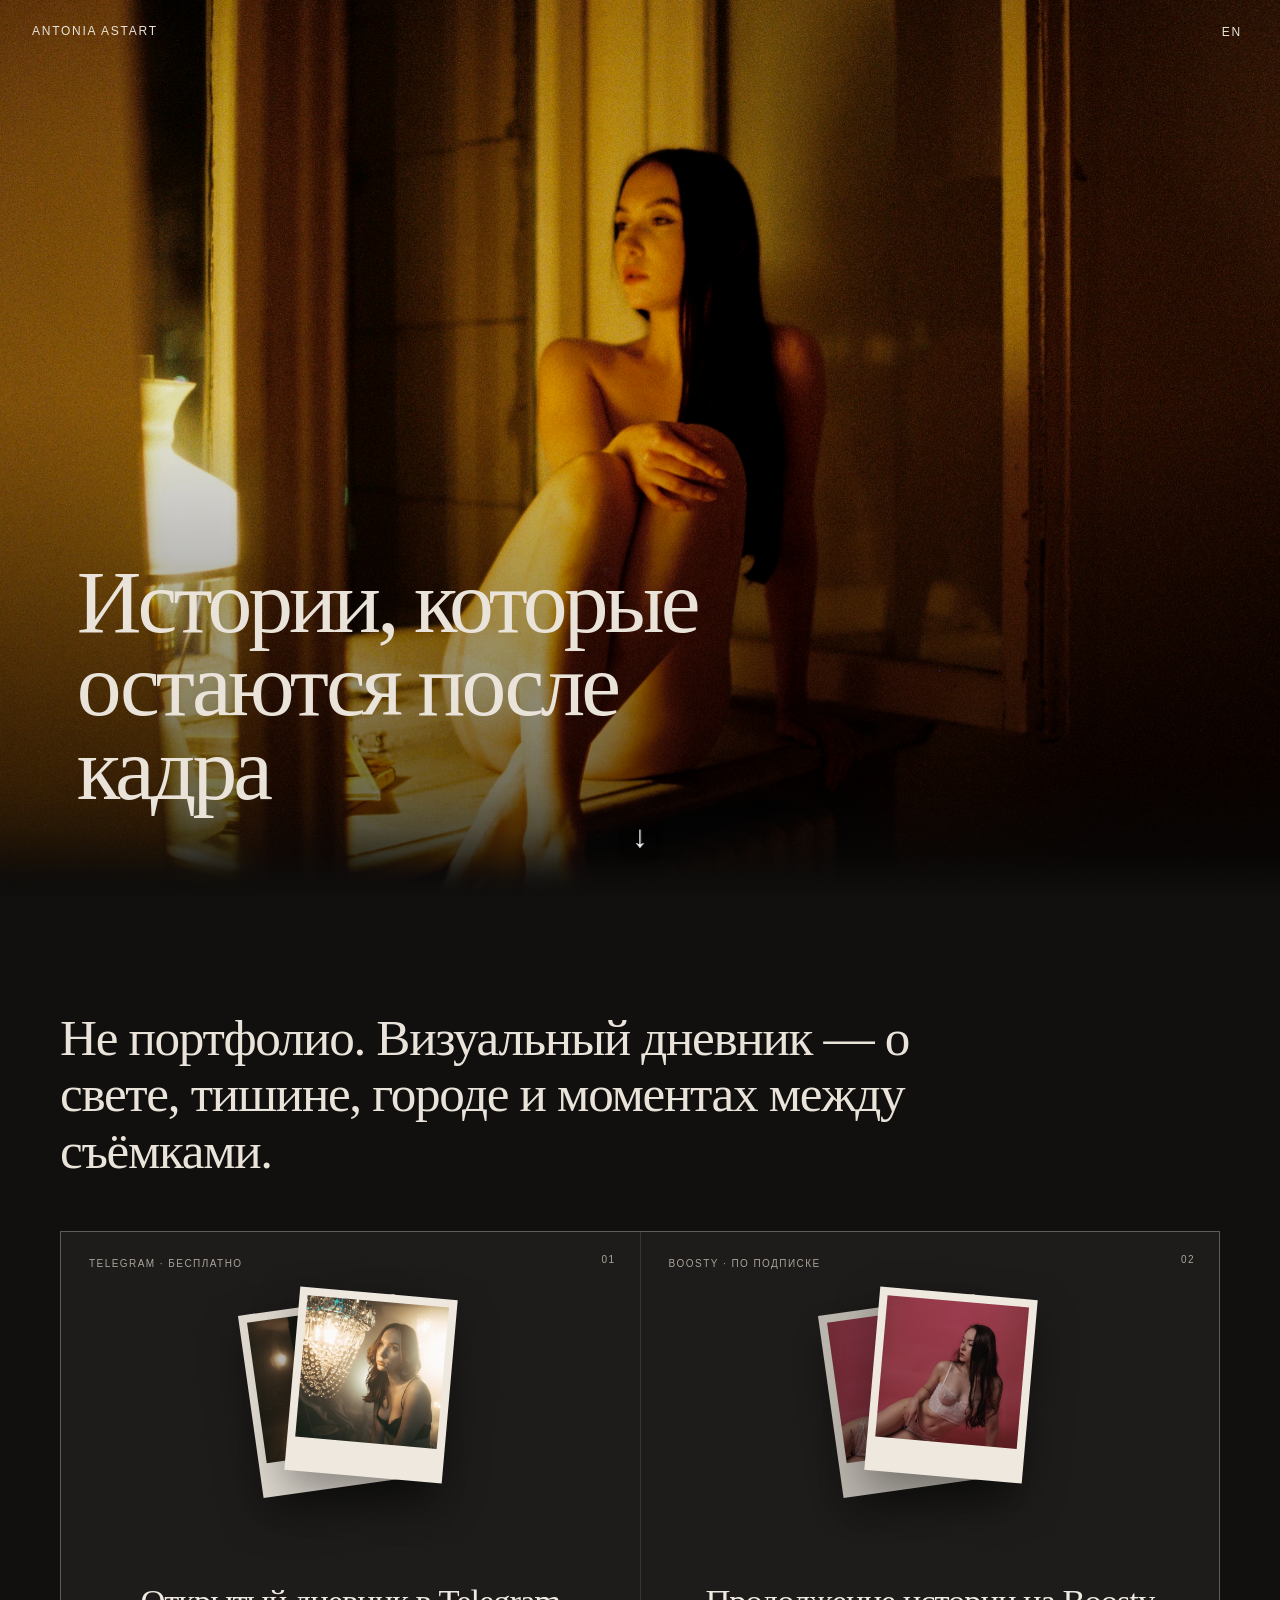
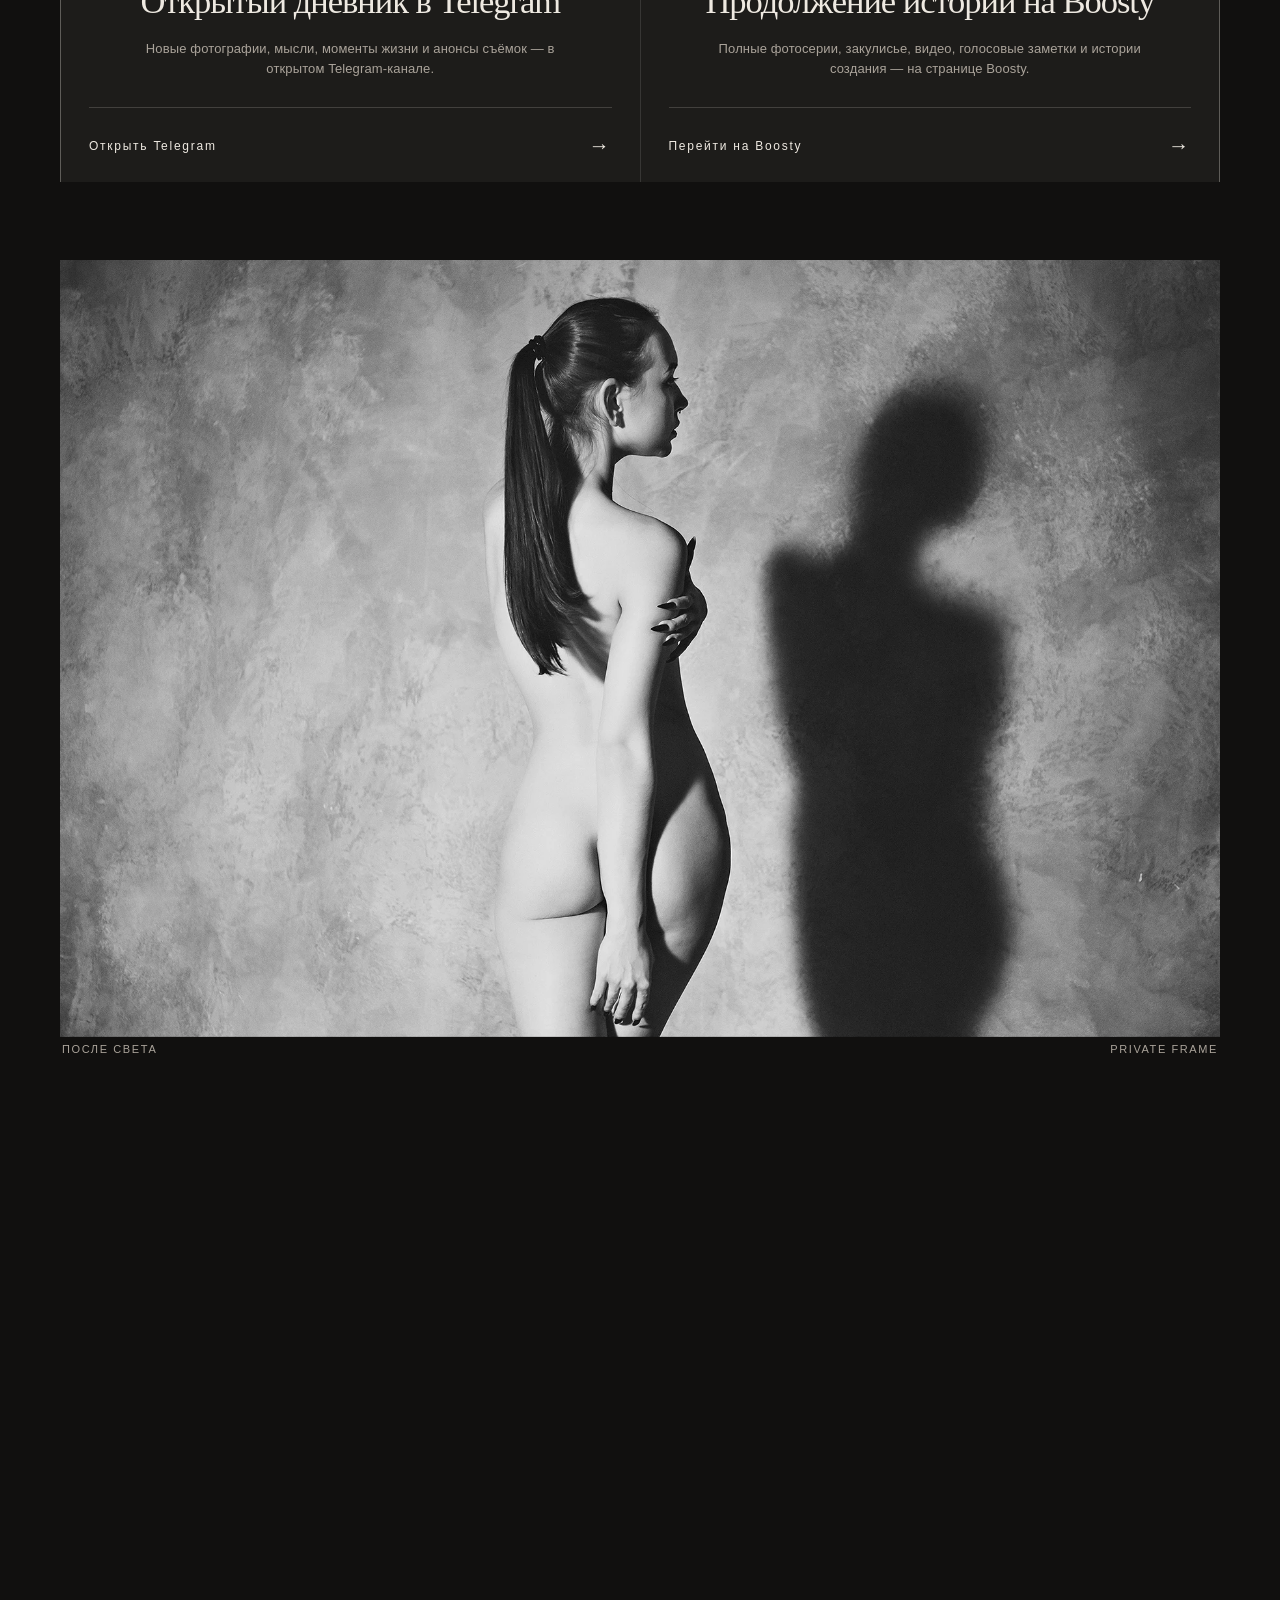
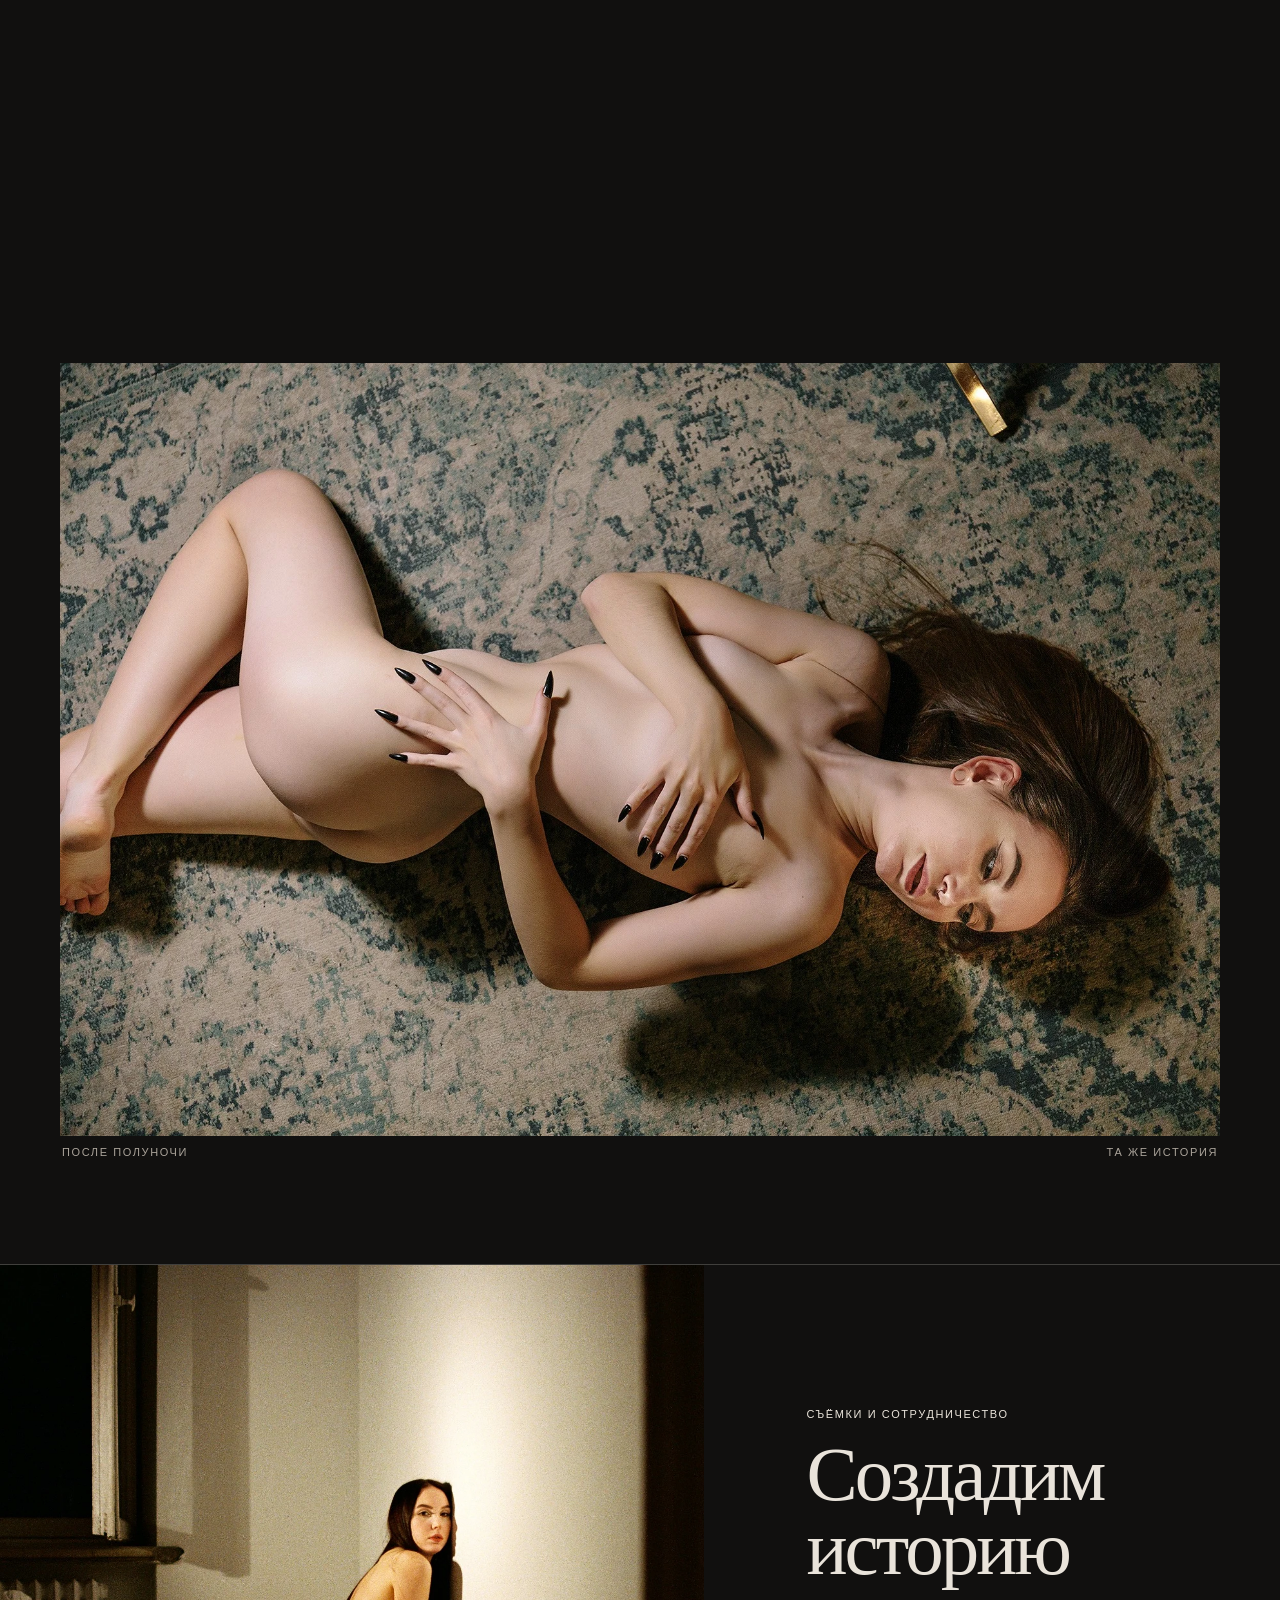
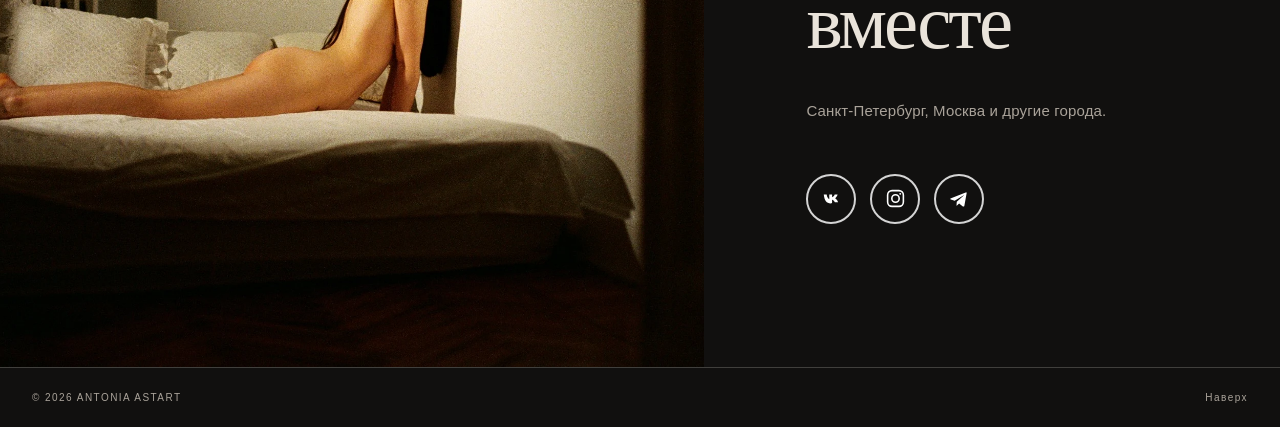
==== index.html @ 6477df8b "Use desktop hero image on mobile" ====
<!doctype html>
<html lang="ru" prefix="og: https://ogp.me/ns#">
<head>
  <meta charset="utf-8" />
  <meta name="viewport" content="width=device-width,initial-scale=1" />
  <meta name="theme-color" content="#11100f" />
  <title>Антония Астарт — визуальный дневник | Арт-фотография</title>
  <meta name="description" content="Визуальный дневник Антонии Астарт: авторская арт-фотография, истории, атмосфера съёмок, Telegram и Boosty." />
  <link rel="canonical" href="https://antonia-astart.ru/" />
  <meta property="og:type" content="website" />
  <meta property="og:locale" content="ru_RU" />
  <meta property="og:title" content="Антония Астарт — визуальный дневник" />
  <meta property="og:description" content="Авторская арт-фотография, истории и атмосфера съёмок." />
  <meta property="og:image" content="https://antonia-astart.ru/assets/og-image.png" />
  <meta property="og:image:url" content="https://antonia-astart.ru/assets/og-image.png" />
  <meta property="og:image:secure_url" content="https://antonia-astart.ru/assets/og-image.png" />
  <meta property="og:image:type" content="image/png" />
  <meta property="og:image:width" content="1200" />
  <meta property="og:image:height" content="628" />
  <meta property="og:image:alt" content="Антония Астарт — визуальный дневник" />
  <meta property="og:url" content="https://antonia-astart.ru/" />
  <meta property="og:site_name" content="Антония Астарт" />
  <meta name="twitter:card" content="summary_large_image" />
  <meta name="twitter:title" content="Антония Астарт — визуальный дневник" />
  <meta name="twitter:description" content="Авторская арт-фотография, истории и атмосфера съёмок." />
  <meta name="twitter:image" content="https://antonia-astart.ru/assets/og-image.png" />
  <link rel="preload" as="image" href="assets/hero-desktop.webp" fetchpriority="high" media="(min-width: 761px)" />
  <link rel="preload" as="image" href="assets/hero-desktop.webp" fetchpriority="high" media="(max-width: 760px)" />
  <link rel="stylesheet" href="styles.css" />
  <link rel="icon" type="image/png" href="assets/favicon.png">
<link rel="shortcut icon" href="assets/favicon.png">
<link rel="apple-touch-icon" href="assets/favicon.png">
<script type="application/ld+json">
{
  "@context": "https://schema.org",
  "@type": "Person",
  "name": "Антония Астарт",
  "alternateName": "Antonia Astart",
  "url": "https://antonia-astart.ru",
  "image": "https://antonia-astart.ru/assets/og-image.png",
  "description": "Визуальный дневник Антонии Астарт: авторская арт-фотография и истории.",
  "sameAs": [
    "https://t.me/antonia_astart",
    "https://instagram.com/antonia_astart"
  ]
}
</script>
</head>
<body>
  <header class="hero" id="top">
    <picture>
      <img class="hero__image" src="assets/hero-desktop.webp" alt="Antonia Astart" />
    </picture>
    <div class="hero__shade"></div>
    <div class="topbar">
      <a class="wordmark" href="#top">ANTONIA ASTART</a>
      <button class="lang" type="button" aria-label="Switch language">EN</button>
    </div>
    <div class="hero__copy">
      <h1 data-ru="Истории, которые остаются после кадра" data-en="Stories that remain after the frame">Истории, которые остаются после кадра</h1>
      <a class="hero__scroll" href="#inside" aria-label="Прокрутить вниз"><span aria-hidden="true">↓</span></a>
    </div>
  </header>

  <main>
    <section class="intro" id="inside">
      <p class="intro__index">01</p>
      <div class="intro__content">
        <p class="intro__lead" data-ru="Не портфолио. Визуальный дневник — о свете, тишине, городе и моментах между съёмками." data-en="Not a portfolio. A visual diary of light, silence, the city and the moments between shoots.">Не портфолио. Визуальный дневник — о свете, тишине, городе и моментах между съёмками.</p>

        <div class="story-gateway" aria-label="Main destinations">
          <div class="destinations destinations--paired">
            <a class="destination destination--telegram" href="https://t.me/antonia_astart" target="_blank" rel="noopener">
              <span class="destination__number">01</span>
              <span class="destination__meta" data-ru="Telegram · бесплатно" data-en="Telegram · free">Telegram · бесплатно</span>
              <span class="destination__visual destination__visual--notebook" aria-hidden="true">
                <span class="notebook-sheet notebook-sheet--back"><img src="assets/telegram-2.webp" alt="" loading="lazy" /></span>
                <span class="notebook-sheet notebook-sheet--front">
                  <img src="assets/telegram-1.webp" alt="" loading="lazy" />
                  <i></i><i></i><i></i>
                </span>
              </span>
              <span class="destination__title" data-ru="Открытый дневник в Telegram" data-en="Open diary on Telegram">Открытый дневник в Telegram</span>
              <span class="destination__text" data-ru="Новые фотографии, мысли, моменты жизни и анонсы съёмок — в открытом Telegram-канале." data-en="New photographs, thoughts, everyday moments and shoot previews in the public Telegram channel.">Новые фотографии, мысли, моменты жизни и анонсы съёмок — в открытом Telegram-канале.</span>
              <span class="destination__action"><span data-ru="Открыть Telegram" data-en="Open Telegram">Открыть Telegram</span><b aria-hidden="true">→</b></span>
            </a>

            <a class="destination destination--boosty" href="https://boosty.to/antonia_astart" target="_blank" rel="noopener">
              <span class="destination__number">02</span>
              <span class="destination__meta" data-ru="Boosty · по подписке" data-en="Boosty · subscription">Boosty · по подписке</span>
              <span class="destination__visual destination__visual--polaroid" aria-hidden="true">
                <span class="polaroid polaroid--back"><img src="assets/boosty-intimate-back.webp" alt="" loading="lazy" /></span>
                <span class="polaroid polaroid--front"><img src="assets/boosty-intimate-front.webp" alt="" loading="lazy" /><i>to be continued</i></span>
              </span>
              <span class="destination__title" data-ru="Продолжение истории на Boosty" data-en="The story continues on Boosty">Продолжение истории на Boosty</span>
              <span class="destination__text" data-ru="Полные фотосерии, закулисье, видео, голосовые заметки и истории создания — на странице Boosty." data-en="Complete photo series, behind the scenes, videos, voice notes and creation stories on Boosty.">Полные фотосерии, закулисье, видео, голосовые заметки и истории создания — на странице Boosty.</span>
              <span class="destination__action"><span data-ru="Перейти на Boosty" data-en="Open Boosty">Перейти на Boosty</span><b aria-hidden="true">→</b></span>
            </a>
          </div>

          <figure class="gateway-photo reveal">
            <img src="assets/after-light-25.webp" alt="Warm cinematic interior" loading="lazy" />
            <figcaption><span data-ru="После света" data-en="After the light">После света</span><span>Private frame</span></figcaption>
          </figure>
        </div>
      </div>
    </section>

    <section class="story" aria-label="Selected stories">
      <div class="story__pair">
        <figure class="reveal">
          <img src="assets/night-scene-25.webp" alt="Night city scene" loading="lazy" />
          <figcaption><span data-ru="Ночная сцена" data-en="Night scene">Ночная сцена</span><span data-ru="Городская история" data-en="City story">Городская история</span></figcaption>
        </figure>
        <figure class="reveal">
          <img src="assets/after-midnight-25.webp" alt="Night city portrait" loading="lazy" />
          <figcaption><span data-ru="После полуночи" data-en="After midnight">После полуночи</span><span data-ru="Та же история" data-en="The same story">Та же история</span></figcaption>
        </figure>
      </div>
    </section>

    <section class="closing">
      <img src="assets/collaboration-25.webp" alt="Black and white portrait" loading="lazy" />
      <div class="closing__content">
        <p class="eyebrow" data-ru="Съёмки и сотрудничество" data-en="Shoots and collaborations">Съёмки и сотрудничество</p>
        <h2 data-ru="Создадим историю вместе" data-en="Let’s create a story together">Создадим историю вместе</h2>
        <p data-ru="Санкт-Петербург, Москва и другие города." data-en="Saint Petersburg, Moscow and other cities.">Санкт-Петербург, Москва и другие города.</p>
        <div class="closing__links">
          <a class="social-link social-link--vk" href="https://vk.ru/antonia_astart" target="_blank" rel="noopener" aria-label="VK">
            <svg viewBox="0 0 24 24" aria-hidden="true"><path d="M4.1 7.1h3.2c.3 2.8 1.5 4.4 2.8 5.1V7.1h3.1v2.9c1.2-.2 2.4-1.3 2.8-2.9h3.2c-.4 2-1.8 3.5-2.8 4.1 1.1.6 2.7 2 3.3 4.4h-3.5c-.5-1.5-1.7-2.7-3-2.9v2.8c0 .9-.5 1.3-1.5 1.3-4.5 0-6.9-3.1-7.6-9.7z"/></svg>
          </a>
          <a class="social-link social-link--instagram" href="https://www.instagram.com/antonia_astart/" target="_blank" rel="noopener" aria-label="Instagram">
            <svg viewBox="0 0 24 24" aria-hidden="true"><rect x="3" y="3" width="18" height="18" rx="5"/><circle cx="12" cy="12" r="4.2"/><circle cx="17.4" cy="6.7" r="1.1" class="social-dot"/></svg>
          </a>
          <a class="social-link social-link--telegram" href="https://t.me/antonia_astart" target="_blank" rel="noopener" aria-label="Telegram">
            <svg viewBox="0 0 24 24" aria-hidden="true"><path d="M21.5 3.8 18.7 19c-.2 1.1-.8 1.4-1.7.9l-4.3-3.2-2.1 2c-.2.2-.4.4-.9.4l.3-4.4 8-7.2c.3-.3-.1-.5-.5-.2L7.6 13.5l-4.3-1.4c-.9-.3-1-1 .2-1.5L20.2 4c.8-.3 1.5.2 1.3-.2z"/></svg>
          </a>
        </div>
      </div>
    </section>
  </main>

  <footer>
    <span>© 2026 ANTONIA ASTART</span>
    <a href="#top" data-ru="Наверх" data-en="Back to top">Наверх</a>
  </footer>
  <script src="script.js"></script>
</body>
</html>
---- styles.css ----
:root{--bg:#11100f;--paper:#e9e3da;--ink:#171513;--muted:#aaa39a;--line:rgba(233,227,218,.22);--card:#eee9e1;--card2:#eee9e1)}
*{box-sizing:border-box}html{scroll-behavior:smooth}body{margin:0;background:var(--bg);color:var(--paper);font-family:Arial,Helvetica,sans-serif}a{color:inherit;text-decoration:none}img{display:block;width:100%}
.hero{position:relative;min-height:92svh;overflow:hidden;background:#0c0b0a}.hero__image{position:absolute;inset:0;height:100%;object-fit:cover;object-position:53% 42%;animation:slowZoom 16s ease-out both}.hero__shade{position:absolute;inset:0;background:linear-gradient(180deg,rgba(0,0,0,.12),rgba(0,0,0,.08) 45%,rgba(0,0,0,.68))}.topbar{position:absolute;z-index:2;top:0;left:0;right:0;display:flex;justify-content:space-between;padding:24px 32px;font-size:12px;letter-spacing:.18em}.lang{border:0;background:none;color:inherit;font:inherit;letter-spacing:.14em;cursor:pointer}.hero__copy{position:absolute;z-index:2;left:clamp(24px,6vw,90px);bottom:clamp(36px,8vh,96px);max-width:760px}.eyebrow{margin:0 0 18px;text-transform:uppercase;letter-spacing:.18em;font-size:11px}.hero h1{margin:0;max-width:720px;font-family:Georgia,'Times New Roman',serif;font-weight:400;font-size:clamp(42px,7vw,96px);line-height:.96;letter-spacing:-.035em}.hero__link{display:inline-block;margin-top:34px;padding-bottom:7px;border-bottom:1px solid currentColor;font-size:13px;letter-spacing:.08em}
.intro{max-width:1280px;margin:auto;padding:110px 32px 96px;display:grid;grid-template-columns:82px minmax(0,1fr);gap:42px;border-bottom:1px solid var(--line)}.intro__index{margin:4px 0 0;color:var(--muted);font-size:12px}.intro__lead{max-width:910px;margin:0;font-family:Georgia,'Times New Roman',serif;font-size:clamp(28px,4vw,52px);line-height:1.16}.story-gateway{width:100%;max-width:1040px;margin-top:52px}.destinations{display:grid}.destinations--paired{grid-template-columns:1fr 1fr;gap:1px;background:rgba(17,16,15,.55);border:1px solid var(--line);border-bottom:0}.destination{position:relative;min-height:500px;padding:26px 28px 24px;background:var(--card);color:var(--ink);display:flex;flex-direction:column;overflow:hidden;transition:background .35s ease,transform .35s ease}.destination--boosty{background:#eee9e1}.destination:hover{background:#e5dfd6}.destination__number{position:absolute;right:24px;top:22px;font-size:10px;letter-spacing:.14em;opacity:.48}.destination__meta{font-size:10px;letter-spacing:.17em;text-transform:uppercase;opacity:.56}.destination__visual{position:relative;display:block;width:100%;height:190px;margin:28px auto 4px}.destination__visual--notebook{max-width:180px}.notebook-sheet{position:absolute;inset:0;border:1px solid rgba(23,21,19,.2);box-shadow:0 18px 38px rgba(0,0,0,.18)}.notebook-sheet--back{transform:translate(10px,8px) rotate(5deg);background:#aaa39a}.notebook-sheet--front{padding:10px 10px 18px;background:#eee8de;transform:rotate(1deg);overflow:hidden}.notebook-sheet--front:before{content:"";position:absolute;left:24px;top:0;bottom:0;width:1px;background:rgba(126,76,76,.28)}.notebook-sheet img{height:112px;object-fit:cover;filter:saturate(.78) contrast(.96)}.notebook-sheet i{display:block;height:1px;background:rgba(23,21,19,.18);margin:12px 4px 0 20px}.destination__visual--polaroid{max-width:206px}.polaroid{position:absolute;width:138px;height:176px;padding:8px 8px 27px;background:#eee8de;box-shadow:0 18px 40px rgba(0,0,0,.22);transition:transform .45s ease}.polaroid img{height:100%;object-fit:cover;filter:saturate(.72) contrast(.95)}.polaroid--back{left:8px;top:12px;transform:rotate(-8deg);filter:brightness(.78)}.polaroid--front{right:8px;top:0;transform:rotate(5deg)}.polaroid--front i{position:absolute;left:8px;right:8px;bottom:7px;text-align:center;font-family:Georgia,'Times New Roman',serif;font-size:10px;font-weight:400;letter-spacing:.04em}.destination:hover .polaroid--front{transform:translate(5px,-5px) rotate(8deg)}.destination:hover .polaroid--back{transform:translate(-5px,3px) rotate(-11deg)}.destination__title{display:flex;align-items:flex-end;justify-content:center;min-height:92px;margin:8px 0 0;padding:0 6px;font-family:Georgia,'Times New Roman',serif;font-size:clamp(32px,3vw,46px);line-height:1.02;text-align:center;text-wrap:balance}.destination__text{max-width:430px;min-height:68px;margin:18px auto 0;font-size:13px;line-height:1.55;text-align:center;opacity:.68}.destination__action{margin-top:auto;padding-top:26px;border-top:1px solid rgba(23,21,19,.2);display:flex;align-items:center;justify-content:space-between;font-size:12px;letter-spacing:.08em}.destination__action b{font-size:21px;font-weight:400;transition:transform .3s ease}.destination:hover .destination__action b{transform:translateX(6px)}
.gateway-photo{margin:0;border:1px solid var(--line);overflow:hidden}.gateway-photo img{height:min(70vw,760px);object-fit:cover;object-position:center 40%;transition:transform 1.2s ease}.gateway-photo.visible img{transform:scale(1.015)}figcaption{display:flex;justify-content:space-between;padding:12px 2px 0;color:var(--muted);font-size:11px;text-transform:uppercase;letter-spacing:.12em}.gateway-photo figcaption{padding:12px 14px 14px;background:var(--bg)}
.story{max-width:1280px;margin:auto;padding:96px 32px}.story figure{margin:0}.story img{object-fit:cover;background:#1a1917}.story__pair{display:grid;grid-template-columns:1fr 1fr;gap:28px}.story__pair img{height:620px}.story__pair figure:first-child img{object-position:center 45%}.closing{min-height:78svh;display:grid;grid-template-columns:1.1fr .9fr;border-top:1px solid var(--line);border-bottom:1px solid var(--line)}.closing>img{height:100%;min-height:78svh;object-fit:cover}.closing__content{padding:clamp(48px,8vw,120px);display:flex;flex-direction:column;justify-content:center}.closing h2{margin:0 0 24px;font-family:Georgia,'Times New Roman',serif;font-size:clamp(42px,6vw,82px);font-weight:400;line-height:1}.closing__content>p:not(.eyebrow){max-width:460px;color:var(--muted);font-size:15px;line-height:1.6}.closing__links{display:flex;gap:24px;margin-top:36px;font-size:12px;text-transform:uppercase;letter-spacing:.14em}.closing__links a{border-bottom:1px solid var(--line);padding-bottom:6px}footer{display:flex;justify-content:space-between;padding:24px 32px;color:var(--muted);font-size:10px;letter-spacing:.12em}.reveal{opacity:0;transform:translateY(22px);transition:opacity .8s ease,transform .8s ease}.reveal.visible{opacity:1;transform:none}@keyframes slowZoom{from{transform:scale(1)}to{transform:scale(1.025)}}
@media(max-width:900px){.intro{grid-template-columns:1fr}.intro__index{display:none}.destination{min-height:510px}.destination__title{font-size:38px}.story__pair img{height:560px}}
@media(max-width:760px){.topbar{padding:18px 20px}.hero__copy{left:20px;right:20px;bottom:34px}.hero h1{font-size:46px}.intro{padding:72px 20px}.story-gateway{margin-top:36px}.destinations--paired{grid-template-columns:1fr}.destination{min-height:470px;padding:24px 20px 20px}.destination__visual{margin-top:24px}.destination__title{min-height:auto;margin-top:8px;font-size:38px}.destination__text{min-height:auto}.gateway-photo img{height:72svh}.story{padding:72px 20px}.story__pair{grid-template-columns:1fr;gap:56px}.story__pair img{height:68svh}.closing{grid-template-columns:1fr}.closing>img{min-height:auto;height:68svh}.closing__content{padding:64px 20px}.closing__links{flex-wrap:wrap}footer{padding:20px}}
@media(prefers-reduced-motion:reduce){html{scroll-behavior:auto}.hero__image{animation:none}.reveal{opacity:1;transform:none}.destination,.destination__action b,.polaroid,.gateway-photo img{transition:none}}


/* Site 10: unified editorial width and restored motion */
.intro__content{width:100%;max-width:1040px}
.story-gateway{max-width:1040px}
.destinations--paired{background:rgba(233,227,218,.2)}
.destination,
.destination--boosty{background:#eee9e1;color:var(--ink)}
.destination:hover,
.destination--boosty:hover{background:#f5f1ea}

.destination__visual--notebook{transition:transform .55s cubic-bezier(.2,.75,.2,1)}
.notebook-sheet{transition:transform .55s cubic-bezier(.2,.75,.2,1),box-shadow .55s ease}
.destination--telegram:hover .destination__visual--notebook{transform:translateY(-7px) rotate(-1deg)}
.destination--telegram:hover .notebook-sheet--front{transform:translate(-5px,-4px) rotate(-2deg);box-shadow:0 24px 48px rgba(0,0,0,.23)}
.destination--telegram:hover .notebook-sheet--back{transform:translate(15px,11px) rotate(8deg)}
.destination--telegram .destination__visual--notebook{animation:notebookFloat 5.5s ease-in-out infinite}
@keyframes notebookFloat{0%,100%{transform:translateY(0) rotate(0deg)}50%{transform:translateY(-4px) rotate(-.6deg)}}

.gateway-photo img{height:min(62vw,690px);object-position:center 44%;transform:none}
.gateway-photo.visible img{transform:scale(1.008)}

.story{width:100%;max-width:1040px;margin:auto;padding:96px 0}
.story__pair{display:grid;grid-template-columns:1fr;gap:78px;width:100%}
.story__pair figure{width:100%}
.story__pair img{width:100%;height:min(62vw,690px);object-fit:cover}
.story__pair figure:first-child img{object-position:center 48%}
.story__pair figure:last-child img{object-position:center 43%}

@media(min-width:1400px){
  .hero__image{left:50%;right:auto;width:min(94vw,1460px);transform:translateX(-50%);object-position:53% 43%}
  @keyframes slowZoom{from{transform:translateX(-50%) scale(1)}to{transform:translateX(-50%) scale(1.018)}}
}
@media(max-width:1100px){
  .story{padding-left:32px;padding-right:32px}
}
@media(max-width:760px){
  .hero{min-height:88svh}
  .hero__image{object-position:54% 42%}
  .gateway-photo img{height:68svh}
  .story{padding:72px 20px}
  .story__pair{gap:56px}
  .story__pair img{height:68svh}
}
@media(prefers-reduced-motion:reduce){.destination--telegram .destination__visual--notebook{animation:none}}

/* Site 11: landscape desktop hero and one visual width */
@media (min-width:761px){
  .hero{min-height:100svh}
  .hero picture{position:absolute;inset:0;display:block}
  .hero__image{width:100%;height:100%;object-fit:cover;object-position:center 44%;animation:heroLandscapeZoom 16s ease-out both}
  @keyframes heroLandscapeZoom{from{transform:scale(1.015)}to{transform:scale(1.075)}}
}

/* The content line from cards through the three photographs uses one width. */
.intro{max-width:1380px}
.intro__content{max-width:1160px}
.story-gateway{max-width:1160px}
.story{max-width:1160px;padding-left:0;padding-right:0}

/* Both notebook photographs are now visible and move apart. */
.notebook-sheet--back{overflow:hidden;background:#aaa39a;padding:7px}
.notebook-sheet--back img{width:100%;height:100%;object-fit:cover;object-position:center 42%;filter:saturate(.68) brightness(.72)}
.destination--telegram:hover .notebook-sheet--front{transform:translate(-13px,-6px) rotate(-4deg)}
.destination--telegram:hover .notebook-sheet--back{transform:translate(18px,10px) rotate(9deg)}

/* The gateway and following photographs share the same landscape geometry. */
.gateway-photo img,
.story__pair img{width:100%;height:auto;aspect-ratio:3/2;object-fit:cover}
.gateway-photo img{object-position:center 48%}
.story__pair figure:first-child img{object-position:center 48%}
.story__pair figure:last-child img{object-position:center 43%}

@media(max-width:1224px){
  .intro{padding-left:32px;padding-right:32px}
  .story{padding-left:32px;padding-right:32px}
}
@media(max-width:760px){
  .hero picture{position:absolute;inset:0}
  .hero__image{width:100%;height:100%;object-fit:cover;animation:slowZoom 16s ease-out both}
  .intro,.story{padding-left:20px;padding-right:20px}
  .gateway-photo img,.story__pair img{aspect-ratio:auto;height:68svh}
}

/* Site 12: centered hero, graphite cards and one exact editorial width */
:root{
  --gateway-width:1160px;
  --card-dark:#242321;
  --card-dark-hover:#2d2b28;
  --card-ink:#eee9e1;
  --card-muted:#aaa39a;
}

/* Keep the desktop hero centered; scroll sets --hero-scroll from 0 to 1. */
@media (min-width:761px){
  .hero__image{
    left:50%;
    right:auto;
    width:100%;
    max-width:none;
    object-position:50% 44%;
    transform:translateX(-50%) scale(calc(1.015 + var(--hero-scroll,0) * .055));
    animation:none;
    will-change:transform;
    transition:transform .08s linear;
  }
}

/* One width from the paired destinations through every editorial photograph. */
.intro__content,
.story-gateway,
.story{
  width:100%;
  max-width:var(--gateway-width);
}
.destinations--paired,
.gateway-photo,
.story__pair,
.story__pair figure{
  width:100%;
}

/* Dark graphite destination cards, intentionally close to the page background. */
.destinations--paired{
  gap:1px;
  background:rgba(233,227,218,.18);
}
.destination,
.destination--boosty{
  background:var(--card-dark);
  color:var(--card-ink);
}
.destination:hover,
.destination--boosty:hover{
  background:var(--card-dark-hover);
}
.destination__meta,
.destination__number,
.destination__text{
  color:var(--card-muted);
  opacity:1;
}
.destination__action{
  border-top-color:rgba(233,227,218,.18);
}

/* Telegram is now a true two-photo polaroid stack; both images fill square frames. */
.destination__visual--notebook{
  width:214px;
  max-width:214px;
  height:196px;
  margin-top:24px;
}
.notebook-sheet{
  inset:auto;
  width:158px;
  height:184px;
  padding:8px 8px 18px;
  background:#e9e3da;
  border:0;
  box-shadow:0 18px 44px rgba(0,0,0,.38);
  transition:transform .55s cubic-bezier(.2,.75,.2,1),box-shadow .55s ease;
}
.notebook-sheet img{
  width:100%;
  height:142px;
  aspect-ratio:1/1;
  object-fit:cover;
  filter:saturate(.82) contrast(.98);
}
.notebook-sheet--front:before,
.notebook-sheet i{
  display:none;
}
.notebook-sheet--back{
  left:7px;
  top:11px;
  transform:rotate(-8deg);
  padding:8px 8px 18px;
  background:#ddd7ce;
}
.notebook-sheet--back img{
  width:100%;
  height:142px;
  object-fit:cover;
  object-position:center 42%;
  filter:saturate(.7) brightness(.8);
}
.notebook-sheet--front{
  right:7px;
  top:0;
  transform:rotate(5deg);
  padding:8px 8px 18px;
  background:#eee8de;
}
.destination--telegram .destination__visual--notebook{animation:telegramFloat 5.6s ease-in-out infinite}
.destination--telegram:hover .destination__visual--notebook{transform:translateY(-5px)}
.destination--telegram:hover .notebook-sheet--front{transform:translate(8px,-7px) rotate(9deg);box-shadow:0 24px 52px rgba(0,0,0,.48)}
.destination--telegram:hover .notebook-sheet--back{transform:translate(-9px,5px) rotate(-12deg)}
@keyframes telegramFloat{0%,100%{transform:translateY(0)}50%{transform:translateY(-4px)}}

/* Keep the Boosty visuals in the same polaroid language and scale. */
.destination__visual--polaroid{
  width:214px;
  max-width:214px;
  height:196px;
  margin-top:24px;
}
.polaroid{
  width:158px;
  height:184px;
  padding:8px 8px 26px;
  background:#eee8de;
  box-shadow:0 18px 44px rgba(0,0,0,.38);
}
.polaroid img{height:142px;aspect-ratio:1/1;object-fit:cover}
.polaroid--back{left:7px;top:11px}
.polaroid--front{right:7px;top:0}

/* The replacement image and the two following images have identical geometry. */
.gateway-photo img,
.story__pair img{
  width:100%;
  aspect-ratio:3/2;
  height:auto;
  object-fit:cover;
}
.gateway-photo img{object-position:center 48%}
.gateway-photo.visible img{transform:scale(1.012)}
.story{padding-top:78px}
.story__pair{gap:78px}

@media(max-width:1224px){
  .intro__content,.story-gateway,.story{max-width:100%}
}
@media(max-width:760px){
  .destination__visual--notebook,
  .destination__visual--polaroid{width:206px;max-width:206px}
  .notebook-sheet,.polaroid{width:150px;height:176px}
  .notebook-sheet img,.notebook-sheet--back img,.polaroid img{height:134px}
  .gateway-photo img,.story__pair img{aspect-ratio:auto;height:68svh}
}
@media(prefers-reduced-motion:reduce){
  .destination--telegram .destination__visual--notebook{animation:none}
  .hero__image{transition:none}
}

/* Site 13: autonomous hero motion, explicit destinations and one centered editorial axis */
:root{--editorial-width:1160px}

/* The hero stays centered and breathes on its own, independent of scrolling. */
@media (min-width:761px){
  .hero__image{
    left:50%;
    right:auto;
    width:100%;
    max-width:none;
    object-position:50% 44%;
    transform-origin:center center;
    animation:heroBreath 18s ease-in-out infinite alternate;
    transition:none;
    will-change:transform;
  }
  @keyframes heroBreath{
    from{transform:translateX(-50%) scale(1.01)}
    to{transform:translateX(-50%) scale(1.065)}
  }
}

/* Remove the old grid offset: every editorial element now shares the viewport center. */
.intro{
  position:relative;
  display:block;
  width:100%;
  max-width:none;
  padding:110px 32px 96px;
}
.intro__content,
.story-gateway,
.story{
  width:min(100%,var(--editorial-width));
  max-width:var(--editorial-width);
  margin-left:auto;
  margin-right:auto;
}
.intro__index{
  position:absolute;
  top:114px;
  left:max(32px,calc(50% - var(--editorial-width)/2 - 70px));
}
.story{
  padding-left:0;
  padding-right:0;
}
.destinations--paired,
.gateway-photo,
.story__pair,
.story__pair figure{
  width:100%;
  margin-left:auto;
  margin-right:auto;
}

/* More explicit platform wording without changing the visual construction. */
.destination__title{
  font-size:clamp(30px,2.7vw,43px);
  text-wrap:balance;
}
.destination__text{max-width:440px}

/* New gateway photograph, with the same exact centered geometry as Home and Water. */
.gateway-photo img,
.story__pair img{
  display:block;
  width:100%;
  height:auto;
  aspect-ratio:3/2;
  object-fit:cover;
  margin:0 auto;
}
.gateway-photo img{object-position:center 47%}
.gateway-photo.visible img{transform:scale(1.01)}
.story__pair figure:first-child img{object-position:center 49%}
.story__pair figure:last-child img{object-position:center 44%}

@media(max-width:1300px){
  .intro__index{display:none}
}
@media(max-width:1224px){
  .intro{padding-left:32px;padding-right:32px}
  .story{width:calc(100% - 64px)}
}
@media(max-width:760px){
  .hero__image{animation:mobileHeroBreath 18s ease-in-out infinite alternate}
  @keyframes mobileHeroBreath{from{transform:scale(1.01)}to{transform:scale(1.055)}}
  .intro{padding-left:20px;padding-right:20px}
  .story{width:calc(100% - 40px)}
  .destination__title{font-size:35px}
  .gateway-photo img,.story__pair img{aspect-ratio:auto;height:68svh}
}
@media(prefers-reduced-motion:reduce){.hero__image{animation:none}}

/* Site 14: quicker hero breath, amber/B&W sequence and colored social icons */
@media (min-width:761px){
  .hero__image{animation-duration:12s}
}
@media (max-width:760px){
  .hero__image{animation-duration:12s}
}
.gateway-photo img{object-position:center 46%}
.story__pair figure:first-child img{object-position:center 52%}

.closing__links{align-items:center;gap:16px;flex-wrap:wrap}
.social-link{
  display:inline-flex;
  align-items:center;
  gap:9px;
  padding:9px 13px 9px 10px;
  border:1px solid var(--line);
  border-radius:999px;
  transition:transform .25s ease,border-color .25s ease,background .25s ease;
}
.social-link:hover{transform:translateY(-2px);border-color:rgba(233,227,218,.46);background:rgba(255,255,255,.035)}
.social-link svg{width:19px;height:19px;display:block}
.social-link--vk svg{fill:#2787f5}
.social-link--telegram svg{fill:#2aabee}
.social-link--instagram svg{fill:none;stroke:#e4405f;stroke-width:1.8}
.social-link--instagram .social-dot{fill:#e4405f;stroke:none}
.social-link span{padding-bottom:0}
@media(max-width:760px){.social-link{padding:8px 11px 8px 9px}.social-link svg{width:18px;height:18px}}


/* Site 15: faster breathing hero, intimate Boosty, horizontal editorial sequence and monochrome icon buttons */
@media (min-width:761px){
  .hero__image{animation-duration:9.5s}
}
@media (max-width:760px){
  .hero__image{animation-duration:9.5s}
}

/* Keep both destination cards quiet and graphite instead of paper-white. */
.destination--telegram,
.destination--boosty{
  background:linear-gradient(145deg,rgba(255,255,255,.035),rgba(255,255,255,.012));
  border-color:rgba(233,227,218,.18);
}
.destination--telegram:hover,
.destination--boosty:hover{
  background:linear-gradient(145deg,rgba(255,255,255,.055),rgba(255,255,255,.022));
}

/* Subtle film texture and floating-paper movement. */
.destination::after{
  content:"";
  position:absolute;
  inset:0;
  z-index:0;
  pointer-events:none;
  opacity:0;
  background-image:
    radial-gradient(circle at 20% 30%,rgba(255,255,255,.09) 0 1px,transparent 1.5px),
    radial-gradient(circle at 72% 64%,rgba(255,255,255,.07) 0 1px,transparent 1.5px),
    radial-gradient(circle at 42% 82%,rgba(255,255,255,.06) 0 1px,transparent 1.5px);
  background-size:11px 13px,17px 19px,23px 29px;
  mix-blend-mode:soft-light;
  transition:opacity .35s ease;
}
.destination:hover::after{opacity:.36;animation:grainShift .42s steps(2,end) infinite}
@keyframes grainShift{0%{transform:translate(0,0)}50%{transform:translate(-1px,1px)}100%{transform:translate(1px,-1px)}}
.destination--boosty:hover .polaroid--front{transform:translate(9px,-10px) rotate(8deg);box-shadow:0 28px 62px rgba(0,0,0,.55)}
.destination--boosty:hover .polaroid--back{transform:translate(-8px,5px) rotate(-11deg)}

/* Both selected-story images use the same horizontal geometry and centered axis. */
.gateway-photo img,
.story__pair img{
  aspect-ratio:3/2;
  width:100%;
  height:auto;
  object-fit:cover;
  object-position:center center;
}
.gateway-photo img{object-position:center 48%}
.story__pair figure:first-child img{object-position:center 50%}

/* Monochrome social icon buttons: no labels, equal circles, thin outline. */
.closing__links{gap:12px}
.social-link{
  width:46px;
  height:46px;
  padding:0;
  border-radius:50%;
  justify-content:center;
  background:rgba(0,0,0,.18);
  border:1px solid rgba(255,255,255,.34);
  color:#fff;
}
.social-link svg{width:20px;height:20px}
.social-link--vk svg,
.social-link--telegram svg{fill:#fff}
.social-link--instagram svg{fill:none;stroke:#fff;stroke-width:1.8}
.social-link--instagram .social-dot{fill:#fff;stroke:none}
.social-link:hover{
  transform:translateY(-3px) scale(1.04);
  border-color:rgba(255,255,255,.75);
  background:rgba(255,255,255,.07);
  box-shadow:0 10px 24px rgba(0,0,0,.22);
}
@media(max-width:760px){.social-link{width:44px;height:44px}}
@media(prefers-reduced-motion:reduce){.destination:hover::after{animation:none}}

/* Site 16: centered scroll cue, paired night series and corrected social geometry */
.hero__copy{right:clamp(24px,6vw,90px)}
.hero__scroll{
  position:absolute;
  z-index:3;
  left:50%;
  bottom:24px;
  width:48px;
  height:48px;
  display:grid;
  place-items:center;
  transform:translateX(-50%);
  border:1px solid rgba(255,255,255,.38);
  border-radius:50%;
  color:#fff;
  background:rgba(0,0,0,.12);
  backdrop-filter:blur(4px);
  transition:border-color .25s ease,background .25s ease;
}
.hero__scroll span{font-size:23px;line-height:1;animation:scrollCue 1.8s ease-in-out infinite}
.hero__scroll:hover{border-color:rgba(255,255,255,.8);background:rgba(0,0,0,.25)}
@keyframes scrollCue{0%,100%{transform:translateY(-3px);opacity:.65}50%{transform:translateY(4px);opacity:1}}

/* The two selected frames now come from the same nocturnal city series. */
.story__pair figure:first-child img{object-position:center 48%}
.story__pair figure:last-child img{object-position:center 50%}

/* True optical centering for every social glyph. */
.social-link{position:relative;display:grid;place-items:center;line-height:0}
.social-link svg{display:block;width:21px;height:21px;margin:0;overflow:visible}
.social-link--vk svg{width:22px;height:22px;transform:translateY(.2px)}
.social-link--instagram svg{width:20px;height:20px}
.social-link--telegram svg{width:20px;height:20px;transform:translate(-.4px,.3px)}

@media(max-width:760px){
  .hero__scroll{width:44px;height:44px;bottom:18px}
  .hero__copy{bottom:88px}
}
@media(prefers-reduced-motion:reduce){.hero__scroll span{animation:none}}

/* Site 17: centered arrow, calmer card spacing, polished monochrome social controls */
.hero__copy{
  left:clamp(24px,6vw,90px);
  right:clamp(24px,6vw,90px);
  bottom:clamp(74px,10vh,118px);
}
.hero__scroll{
  position:fixed;
  z-index:5;
  left:50%;
  bottom:clamp(20px,4.5vh,44px);
  width:auto;
  height:auto;
  padding:8px 14px;
  border:0;
  border-radius:0;
  background:transparent;
  transform:translateX(-50%);
  display:flex;
  align-items:center;
  justify-content:center;
  opacity:0;
  animation:arrowReveal .8s ease 1.25s forwards;
}
.hero__scroll span{
  display:block;
  color:#fff;
  font-size:31px;
  font-weight:300;
  line-height:1;
  animation:arrowFloat 1.8s ease-in-out infinite;
  text-shadow:0 2px 18px rgba(0,0,0,.55);
}
.hero__scroll:hover{
  background:transparent;
  border:0;
}
.hero__scroll:hover span{transform:scale(1.1)}
@keyframes arrowFloat{0%,100%{transform:translateY(0)}50%{transform:translateY(11px)}}
@keyframes arrowReveal{to{opacity:1}}

/* Extra breathing room between the animated photo stacks and their copy. */
.destination__title{
  margin-top:30px;
  min-height:96px;
}
.destination__text{margin-top:20px}

/* Social buttons: stronger ring and explicit optical centering. */
.closing__links{
  display:flex;
  align-items:center;
  gap:14px;
}
.social-link{
  width:50px;
  height:50px;
  min-width:50px;
  padding:0 !important;
  border:2px solid rgba(255,255,255,.82) !important;
  border-radius:50%;
  display:flex !important;
  align-items:center;
  justify-content:center;
  line-height:0;
  background:transparent;
  transition:transform .25s ease,border-color .25s ease,background .25s ease;
}
.social-link svg{
  display:block;
  width:21px;
  height:21px;
  margin:0;
  flex:0 0 auto;
}
.social-link--vk svg{width:22px;height:22px;transform:translate(0,0)}
.social-link--instagram svg{width:21px;height:21px;transform:translate(0,0)}
.social-link--telegram svg{width:21px;height:21px;transform:translate(-1px,1px)}
.social-link:hover{
  transform:translateY(-2px) scale(1.04);
  border-color:#fff !important;
  background:rgba(255,255,255,.06);
}

/* Layered first-screen entrance. */
.hero__image{opacity:0;animation-name:heroBreath17,heroFade17 !important;animation-duration:9.5s,.85s !important;animation-timing-function:ease-in-out,ease !important;animation-iteration-count:infinite,1 !important;animation-direction:alternate,normal !important;animation-fill-mode:both,both !important}
.hero__copy h1{opacity:0;transform:translateY(10px);animation:copyReveal17 .8s ease .55s forwards}
@keyframes heroFade17{to{opacity:1}}
@keyframes copyReveal17{to{opacity:1;transform:none}}
@media(min-width:761px){
  @keyframes heroBreath17{from{transform:translateX(-50%) scale(1.02)}to{transform:translateX(-50%) scale(1.085)}}
}
@media(max-width:760px){
  .hero__copy{left:20px;right:20px;bottom:92px}
  .hero__scroll{bottom:18px}
  .hero__scroll span{font-size:28px}
  .destination__title{margin-top:24px;min-height:auto}
  .social-link{width:48px;height:48px;min-width:48px}
  @keyframes heroBreath17{from{transform:scale(1.02)}to{transform:scale(1.075)}}
}
@media(prefers-reduced-motion:reduce){
  .hero__image{opacity:1;animation:none !important}
  .hero__copy h1,.hero__scroll{opacity:1;transform:none;animation:none}
  .hero__scroll span{animation:none}
}


/* Site 18: instant scroll-cue exit, refined editorial typography, borderless gateway caption */
body{
  font-family:"Avenir Next",Avenir,"Helvetica Neue",Helvetica,Arial,sans-serif;
  font-weight:400;
  letter-spacing:.005em;
}
.wordmark,.lang,.destination__meta,.destination__number,.destination__action,
figcaption,.eyebrow,footer{
  font-family:"Avenir Next Condensed","Helvetica Neue",Arial,sans-serif;
}
.hero h1,
.intro__lead,
.destination__title,
.closing h2,
.polaroid--front i{
  font-family:"Iowan Old Style","Baskerville","Times New Roman",serif;
  font-weight:400;
}
.hero h1{letter-spacing:-.045em;line-height:.94}
.intro__lead{letter-spacing:-.025em;line-height:1.12}
.destination__title{letter-spacing:-.028em;line-height:1.01}
.closing h2{letter-spacing:-.035em}
.destination__text,.closing__content>p:not(.eyebrow){font-weight:400;letter-spacing:.01em}

/* The arrow is present only while the viewport is exactly at the top. */
.hero__scroll{
  transition:opacity .08s linear,visibility 0s linear .08s;
}
body.has-scrolled .hero__scroll{
  opacity:0 !important;
  visibility:hidden;
  pointer-events:none;
  animation:none !important;
  transition:opacity 0s,visibility 0s;
}

/* Remove the unique frame/strip around “After the light / Private frame”. */
.gateway-photo{border:0}
.gateway-photo figcaption{
  border:0;
  box-shadow:none;
  padding-left:2px;
  padding-right:2px;
  background:transparent;
}

/* Site 19: dissolving scroll cue, fashion-editorial type and a new cinematic triptych */
body{
  font-family:"Gill Sans","Gill Sans MT","Avenir Next","Helvetica Neue",Arial,sans-serif;
  letter-spacing:.008em;
}
.wordmark,.lang,.destination__meta,.destination__number,.destination__action,
figcaption,.eyebrow,footer{
  font-family:"Gill Sans","Gill Sans MT","Avenir Next Condensed","Helvetica Neue",Arial,sans-serif;
  letter-spacing:.145em;
}
.hero h1,
.intro__lead,
.destination__title,
.closing h2,
.polaroid--front i{
  font-family:"Bodoni 72","Didot","Bodoni MT","Times New Roman",serif;
  font-weight:400;
}
.hero h1{letter-spacing:-.052em;line-height:.91}
.intro__lead{letter-spacing:-.032em;line-height:1.08}
.destination__title{letter-spacing:-.036em;line-height:.98}
.closing h2{letter-spacing:-.046em;line-height:.94}

/* Dissolve instead of abruptly disappearing. */
.hero__scroll{
  opacity:1;
  visibility:visible;
  filter:blur(0);
  transform:translateX(-50%) scale(1);
  will-change:opacity,filter,transform;
  transition:
    opacity .42s cubic-bezier(.22,.61,.36,1),
    filter .42s cubic-bezier(.22,.61,.36,1),
    transform .42s cubic-bezier(.22,.61,.36,1),
    visibility 0s linear 0s;
}
body.has-scrolled .hero__scroll{
  opacity:0 !important;
  visibility:hidden;
  pointer-events:none;
  filter:blur(9px);
  transform:translateX(-50%) translateY(7px) scale(.72);
  animation:none !important;
  transition:
    opacity .34s ease,
    filter .34s ease,
    transform .34s ease,
    visibility 0s linear .34s;
}

/* Remove the remaining divider beneath the first editorial photograph. */
.intro{border-bottom:0}
.gateway-photo figcaption{border-bottom:0 !important}

/* New horizontal images: preserve their original cinematic framing. */
.gateway-photo img,
.story__pair img{
  aspect-ratio:3/2;
  height:auto;
  object-fit:cover;
}
.gateway-photo img{object-position:center center}
.story__pair figure:first-child img{object-position:center 48%}
.story__pair figure:last-child img{object-position:center 43%}

@media(max-width:760px){
  .gateway-photo img,.story__pair img{aspect-ratio:3/2;height:auto}
}
@media(prefers-reduced-motion:reduce){
  .hero__scroll,body.has-scrolled .hero__scroll{filter:none;transition:none}
}

/* Site 20: slower scroll-cue dissolve, softer literary typography, equal editorial rhythm */
body{
  font-family:"Helvetica Neue",Helvetica,Arial,sans-serif;
  letter-spacing:.004em;
}
.wordmark,.lang,.destination__meta,.destination__number,.destination__action,
figcaption,.eyebrow,footer{
  font-family:"Helvetica Neue",Helvetica,Arial,sans-serif;
  font-weight:400;
  letter-spacing:.13em;
}
.hero h1,
.intro__lead,
.destination__title,
.closing h2,
.polaroid--front i{
  font-family:Cochin,"Palatino Linotype",Palatino,"Book Antiqua",Georgia,serif;
  font-weight:400;
}
.hero h1{letter-spacing:-.038em;line-height:.94}
.intro__lead{letter-spacing:-.022em;line-height:1.12}
.destination__title{letter-spacing:-.025em;line-height:1.01}
.closing h2{letter-spacing:-.032em;line-height:.97}

/* A slower, more legible dissolve when leaving and returning to the first screen. */
.hero__scroll{
  transition:
    opacity .82s cubic-bezier(.22,.61,.36,1),
    filter .82s cubic-bezier(.22,.61,.36,1),
    transform .82s cubic-bezier(.22,.61,.36,1),
    visibility 0s linear 0s;
}
body.has-scrolled .hero__scroll{
  opacity:0 !important;
  visibility:hidden;
  pointer-events:none;
  filter:blur(6px);
  transform:translateX(-50%) translateY(14px) scale(.88);
  animation:none !important;
  transition:
    opacity .78s cubic-bezier(.22,.61,.36,1),
    filter .78s cubic-bezier(.22,.61,.36,1),
    transform .78s cubic-bezier(.22,.61,.36,1),
    visibility 0s linear .78s;
}

/* The gap after “After the light” now exactly matches the 78px gap between the next two frames. */
.intro{padding-bottom:0}
.story{padding-top:78px}

@media(max-width:760px){
  .intro{padding-bottom:0}
  .story{padding-top:56px}
}

/* Site 21: stronger destination contrast, equal editorial spacing and lifted image reveals */
:root{
  --card-dark:#1d1c1a;
  --card-dark-hover:#34312d;
}

/* Another editorial type direction: elegant on Apple devices, calm elsewhere. */
body{
  font-family:Optima,"Segoe UI",Candara,"Helvetica Neue",Arial,sans-serif;
  letter-spacing:.006em;
}
.wordmark,.lang,.destination__meta,.destination__number,.destination__action,
figcaption,.eyebrow,footer{
  font-family:Optima,"Segoe UI",Candara,"Helvetica Neue",Arial,sans-serif;
  font-weight:400;
  letter-spacing:.145em;
}
.hero h1,
.intro__lead,
.destination__title,
.closing h2,
.polaroid--front i{
  font-family:"Hoefler Text","Baskerville","Iowan Old Style",Georgia,serif;
  font-weight:400;
}
.hero h1{letter-spacing:-.044em;line-height:.93}
.intro__lead{letter-spacing:-.026em;line-height:1.1}
.destination__title{letter-spacing:-.03em;line-height:1}
.closing h2{letter-spacing:-.038em;line-height:.96}

/* Cards begin darker and brighten more noticeably on hover. */
.destination,
.destination--boosty{
  background:var(--card-dark);
  transition:background-color .42s ease,transform .35s ease,box-shadow .42s ease;
}
.destination:hover,
.destination--boosty:hover{
  background:var(--card-dark-hover);
  box-shadow:inset 0 0 0 1px rgba(255,255,255,.035);
}

/* Exactly the same vertical rhythm between cards and each editorial frame. */
.gateway-photo{margin-top:78px}
.story{padding-top:78px}
.story__pair{gap:78px}

/* The three editorial photographs rise gently into their final position. */
.gateway-photo.reveal,
.story__pair figure.reveal{
  opacity:0;
  transform:translateY(58px) scale(.985);
  transition:
    opacity .9s cubic-bezier(.16,1,.3,1),
    transform 1.05s cubic-bezier(.16,1,.3,1);
  will-change:opacity,transform;
}
.gateway-photo.reveal.visible,
.story__pair figure.reveal.visible{
  opacity:1;
  transform:translateY(0) scale(1);
}

@media(max-width:760px){
  .gateway-photo{margin-top:56px}
  .story{padding-top:56px}
  .story__pair{gap:56px}
  .gateway-photo.reveal,
  .story__pair figure.reveal{transform:translateY(38px) scale(.99)}
  .gateway-photo.reveal.visible,
  .story__pair figure.reveal.visible{transform:none}
}
@media(prefers-reduced-motion:reduce){
  .gateway-photo.reveal,
  .story__pair figure.reveal{opacity:1;transform:none;transition:none}
}

/* Site 22: one exact editorial rhythm, reversible reveals, softened hero boundary */
:root{--editorial-gap:78px}

/* One shared value controls every gap in the editorial sequence. */
.gateway-photo{margin-top:var(--editorial-gap)}
.story{padding-top:var(--editorial-gap)}
.story__pair{gap:var(--editorial-gap)}

/* Keep reveal transitions reversible when scrolling in either direction. */
.gateway-photo.reveal,
.story__pair figure.reveal{
  opacity:0;
  transform:translateY(58px) scale(.985);
  transition:
    opacity .9s cubic-bezier(.16,1,.3,1),
    transform 1.05s cubic-bezier(.16,1,.3,1);
  will-change:opacity,transform;
}
.gateway-photo.reveal.visible,
.story__pair figure.reveal.visible{
  opacity:1;
  transform:translateY(0) scale(1);
}

/* Gently dissolve the lower edge of the animated opening photograph. */
.hero picture{
  -webkit-mask-image:linear-gradient(to bottom,#000 0%,#000 89%,rgba(0,0,0,.96) 92%,rgba(0,0,0,.62) 96%,transparent 100%);
  mask-image:linear-gradient(to bottom,#000 0%,#000 89%,rgba(0,0,0,.96) 92%,rgba(0,0,0,.62) 96%,transparent 100%);
}
.hero:after{
  content:"";
  position:absolute;
  z-index:1;
  left:0;right:0;bottom:0;
  height:13%;
  pointer-events:none;
  background:linear-gradient(to bottom,transparent,rgba(17,16,15,.28) 60%,var(--bg));
}
.hero__copy,.topbar{z-index:3}

@media(max-width:760px){
  :root{--editorial-gap:56px}
  .gateway-photo.reveal,
  .story__pair figure.reveal{transform:translateY(38px) scale(.99)}
  .gateway-photo.reveal.visible,
  .story__pair figure.reveal.visible{transform:none}
  .hero picture{
    -webkit-mask-image:linear-gradient(to bottom,#000 0%,#000 91%,rgba(0,0,0,.72) 96%,transparent 100%);
    mask-image:linear-gradient(to bottom,#000 0%,#000 91%,rgba(0,0,0,.72) 96%,transparent 100%);
  }
}
@media(prefers-reduced-motion:reduce){
  .gateway-photo.reveal,
  .story__pair figure.reveal{opacity:1;transform:none;transition:none}
}

/* Site 23: smoother downward entrance and direction-safe reverse motion */
.gateway-photo.reveal,
.story__pair figure.reveal{
  opacity:0;
  transform:translate3d(0,46px,0) scale(.992);
  transition:
    opacity 1.18s cubic-bezier(.22,.72,.18,1),
    transform 1.42s cubic-bezier(.16,1,.3,1);
  will-change:opacity,transform;
  backface-visibility:hidden;
}
.gateway-photo.reveal.visible,
.story__pair figure.reveal.visible{
  opacity:1;
  transform:translate3d(0,0,0) scale(1);
}
@media(max-width:760px){
  .gateway-photo.reveal,
  .story__pair figure.reveal{
    transform:translate3d(0,32px,0) scale(.995);
    transition-duration:1.05s,1.25s;
  }
}
@media(prefers-reduced-motion:reduce){
  .gateway-photo.reveal,
  .story__pair figure.reveal{
    opacity:1;
    transform:none;
    transition:none;
  }
}

/* Site 24: persistent upward visibility and mathematically equal visual gaps */
:root{
  --editorial-visual-gap:78px;
  --editorial-caption-height:32px;
  --editorial-figure-gap:calc(var(--editorial-visual-gap) - var(--editorial-caption-height));
}

/* All captions occupy the same fixed row. This lets every visible edge-to-edge
   interval use one exact value, regardless of caption text. */
.gateway-photo figcaption,
.story__pair figcaption{
  height:var(--editorial-caption-height);
  min-height:var(--editorial-caption-height);
  box-sizing:border-box;
  padding:10px 2px 0;
  background:transparent;
}

/* Cards → first photograph = 78px.
   First → second and second → third = 32px caption + 46px space = 78px. */
.gateway-photo{margin-top:var(--editorial-visual-gap)}
.story{padding-top:var(--editorial-figure-gap)}
.story__pair{gap:var(--editorial-figure-gap)}

/* Keep the entrance soft while ensuring a revealed photograph never vanishes
   merely because it has moved above the viewport. */
.gateway-photo.reveal,
.story__pair figure.reveal{
  transition:
    opacity 1.18s cubic-bezier(.22,.72,.18,1),
    transform 1.42s cubic-bezier(.16,1,.3,1);
}

@media(max-width:760px){
  :root{
    --editorial-visual-gap:56px;
    --editorial-caption-height:30px;
  }
  .gateway-photo figcaption,
  .story__pair figcaption{
    padding-top:9px;
  }
}
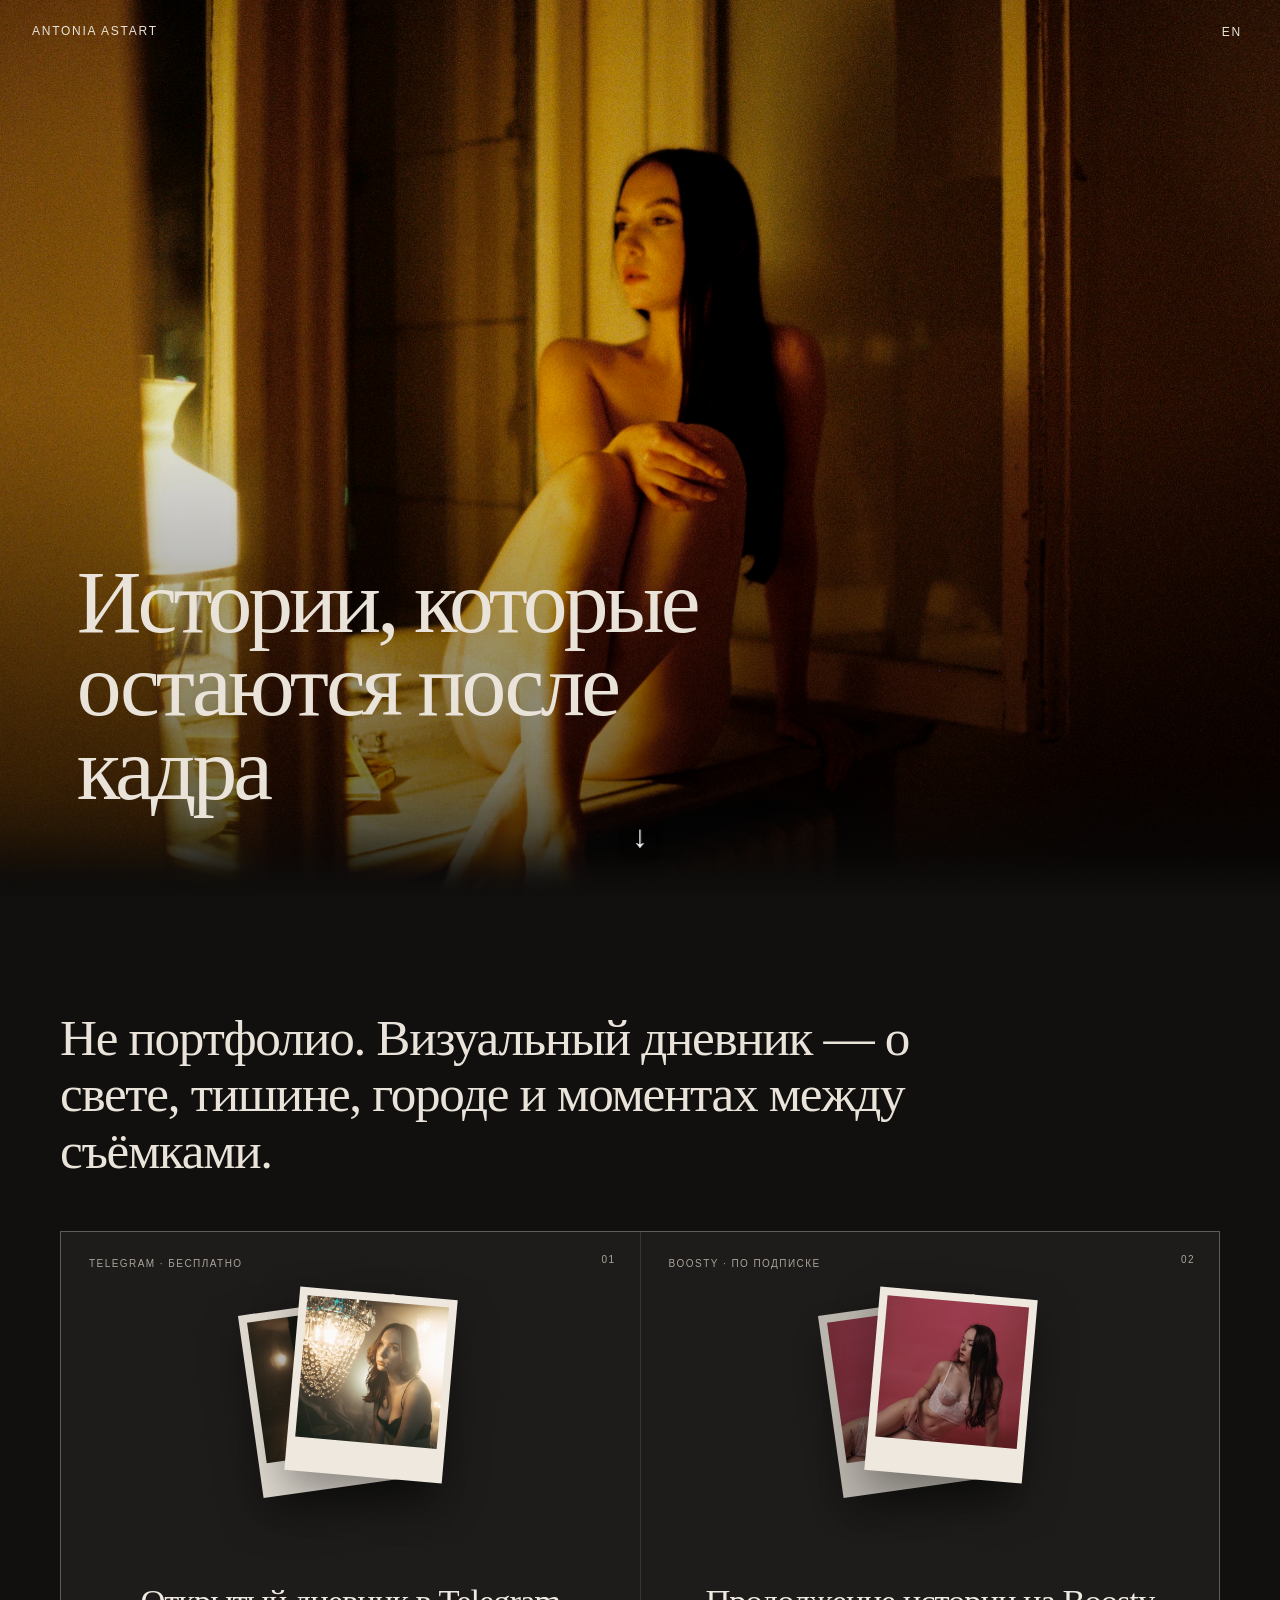
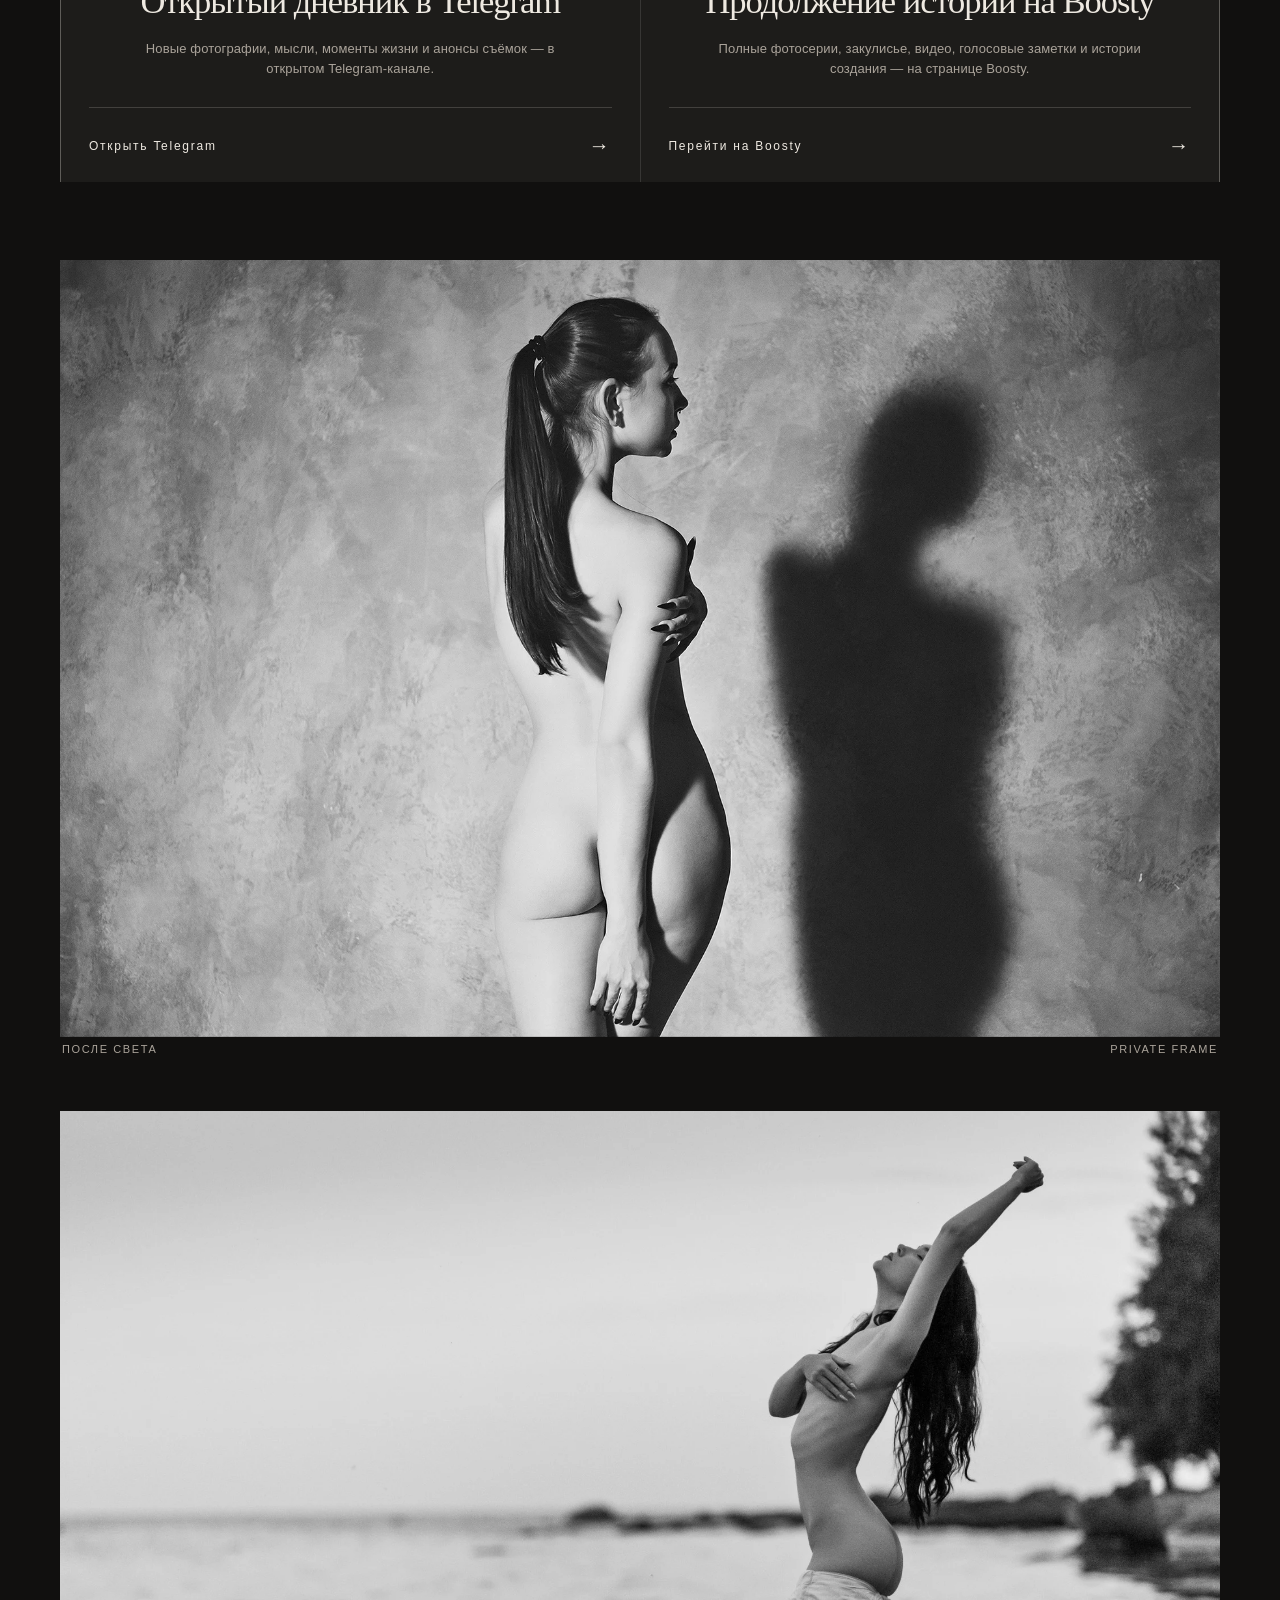
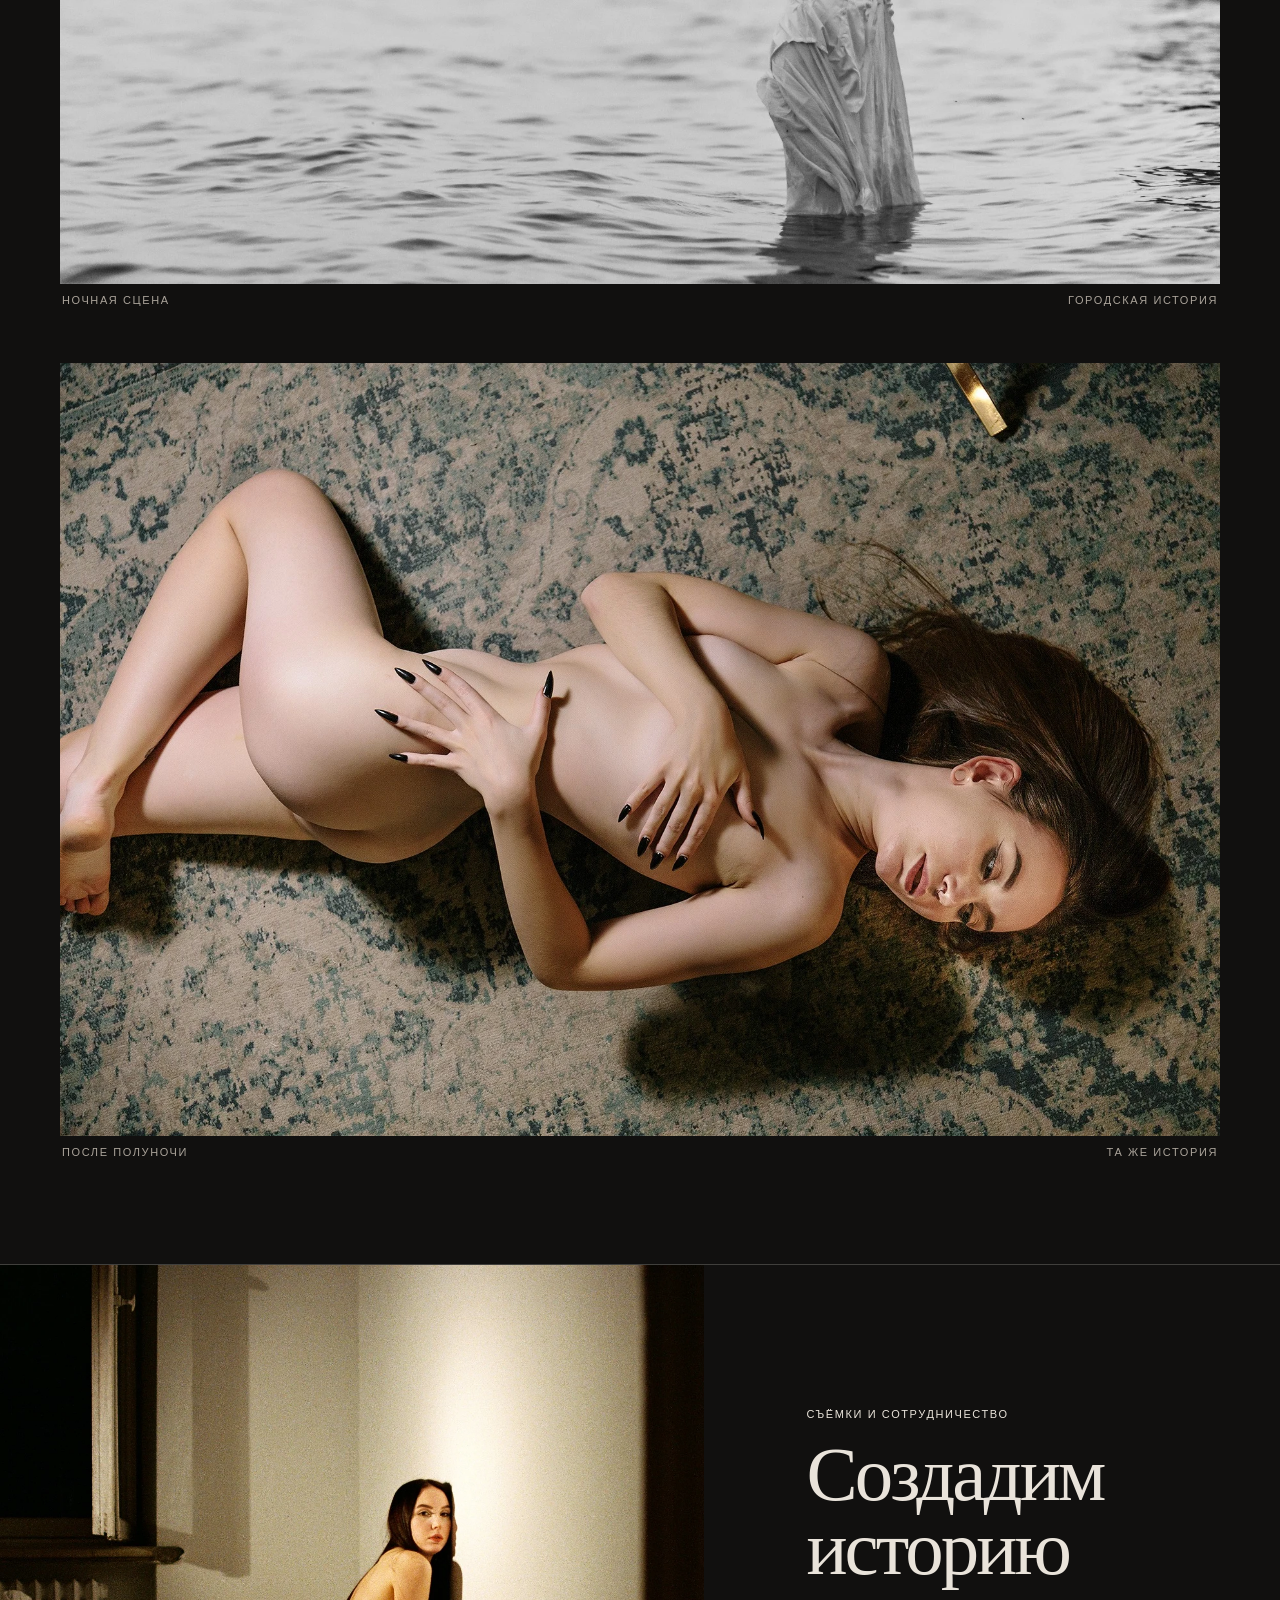
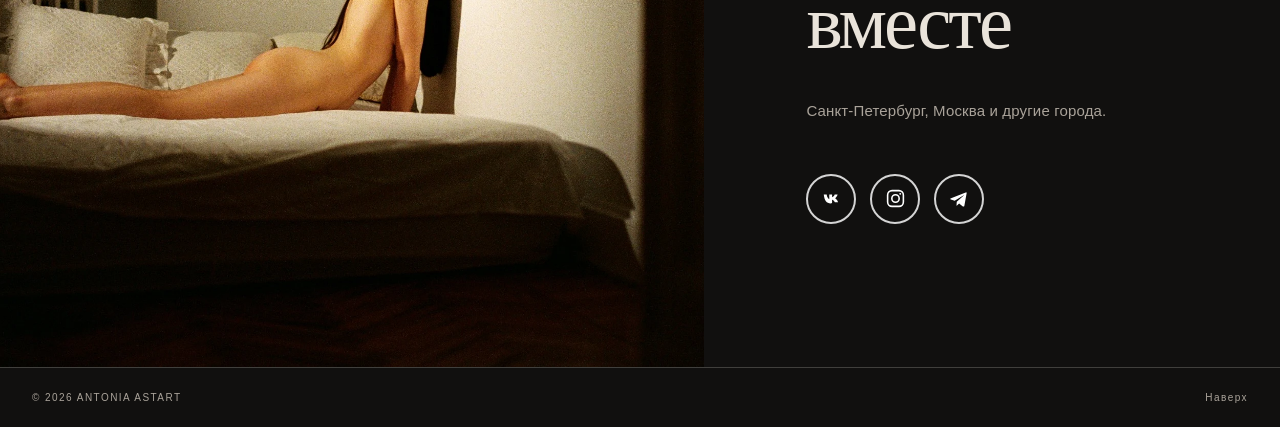
==== commit dc49406a: "Improve Google search appearance" ====
--- a/index.html
+++ b/index.html
@@ -1,11 +1,12 @@
+
 <!doctype html>
 <html lang="ru" prefix="og: https://ogp.me/ns#">
 <head>
   <meta charset="utf-8" />
   <meta name="viewport" content="width=device-width,initial-scale=1" />
   <meta name="theme-color" content="#11100f" />
-  <title>Антония Астарт — визуальный дневник | Арт-фотография</title>
-  <meta name="description" content="Визуальный дневник Антонии Астарт: авторская арт-фотография, истории, атмосфера съёмок, Telegram и Boosty." />
+  <title>Антония Астарт | Ню-модель и арт-фотография</title>
+  <meta name="description" content="Официальный сайт Антонии Астарт: авторские ню-фотосерии, съёмки, закулисье и новые публикации в Telegram и Boosty." />
   <link rel="canonical" href="https://antonia-astart.ru/" />
   <meta property="og:type" content="website" />
   <meta property="og:locale" content="ru_RU" />
@@ -27,21 +28,36 @@
   <link rel="preload" as="image" href="assets/hero-desktop.webp" fetchpriority="high" media="(min-width: 761px)" />
   <link rel="preload" as="image" href="assets/hero-desktop.webp" fetchpriority="high" media="(max-width: 760px)" />
   <link rel="stylesheet" href="styles.css" />
-  <link rel="icon" type="image/png" href="assets/favicon.png">
-<link rel="shortcut icon" href="assets/favicon.png">
-<link rel="apple-touch-icon" href="assets/favicon.png">
+  <link rel="icon" type="image/png" sizes="512x512" href="https://antonia-astart.ru/assets/favicon.png" />
+  <link rel="shortcut icon" type="image/png" href="https://antonia-astart.ru/assets/favicon.png" />
+  <link rel="apple-touch-icon" sizes="512x512" href="https://antonia-astart.ru/assets/favicon.png" />
 <script type="application/ld+json">
 {
   "@context": "https://schema.org",
-  "@type": "Person",
-  "name": "Антония Астарт",
-  "alternateName": "Antonia Astart",
-  "url": "https://antonia-astart.ru",
-  "image": "https://antonia-astart.ru/assets/og-image.png",
-  "description": "Визуальный дневник Антонии Астарт: авторская арт-фотография и истории.",
-  "sameAs": [
-    "https://t.me/antonia_astart",
-    "https://instagram.com/antonia_astart"
+  "@graph": [
+    {
+      "@type": "WebSite",
+      "@id": "https://antonia-astart.ru/#website",
+      "url": "https://antonia-astart.ru/",
+      "name": "Антония Астарт",
+      "alternateName": "Antonia Astart",
+      "inLanguage": "ru-RU"
+    },
+    {
+      "@type": "Person",
+      "@id": "https://antonia-astart.ru/#antonia",
+      "name": "Антония Астарт",
+      "alternateName": "Antonia Astart",
+      "url": "https://antonia-astart.ru/",
+      "image": "https://antonia-astart.ru/assets/og-image.png",
+      "description": "Ню-модель и автор художественных фотосерий.",
+      "sameAs": [
+        "https://t.me/antonia_astart",
+        "https://boosty.to/antonia_astart",
+        "https://vk.ru/antonia_astart",
+        "https://www.instagram.com/antonia_astart/"
+      ]
+    }
   ]
 }
 </script>
@@ -140,7 +156,7 @@
     </section>
   </main>
 
-  <footer>
+  <footer data-nosnippet>
     <span>© 2026 ANTONIA ASTART</span>
     <a href="#top" data-ru="Наверх" data-en="Back to top">Наверх</a>
   </footer>
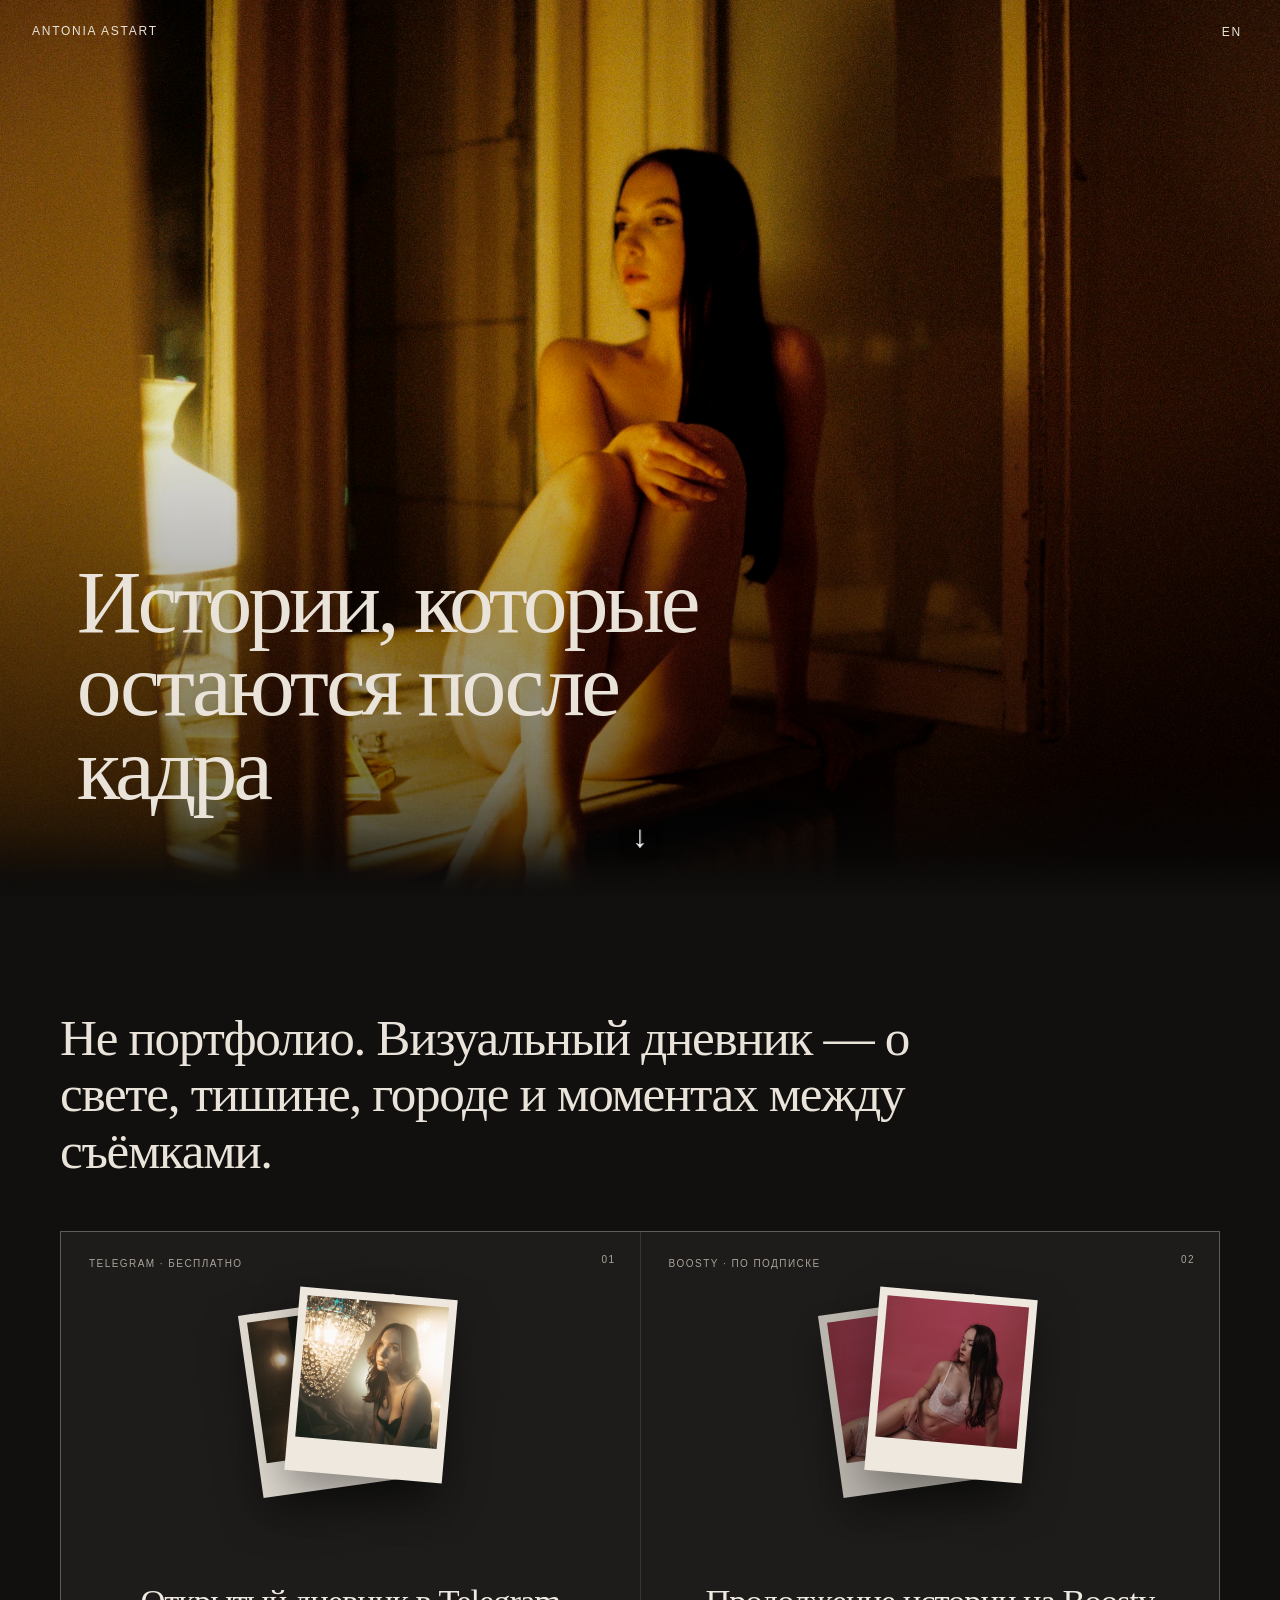
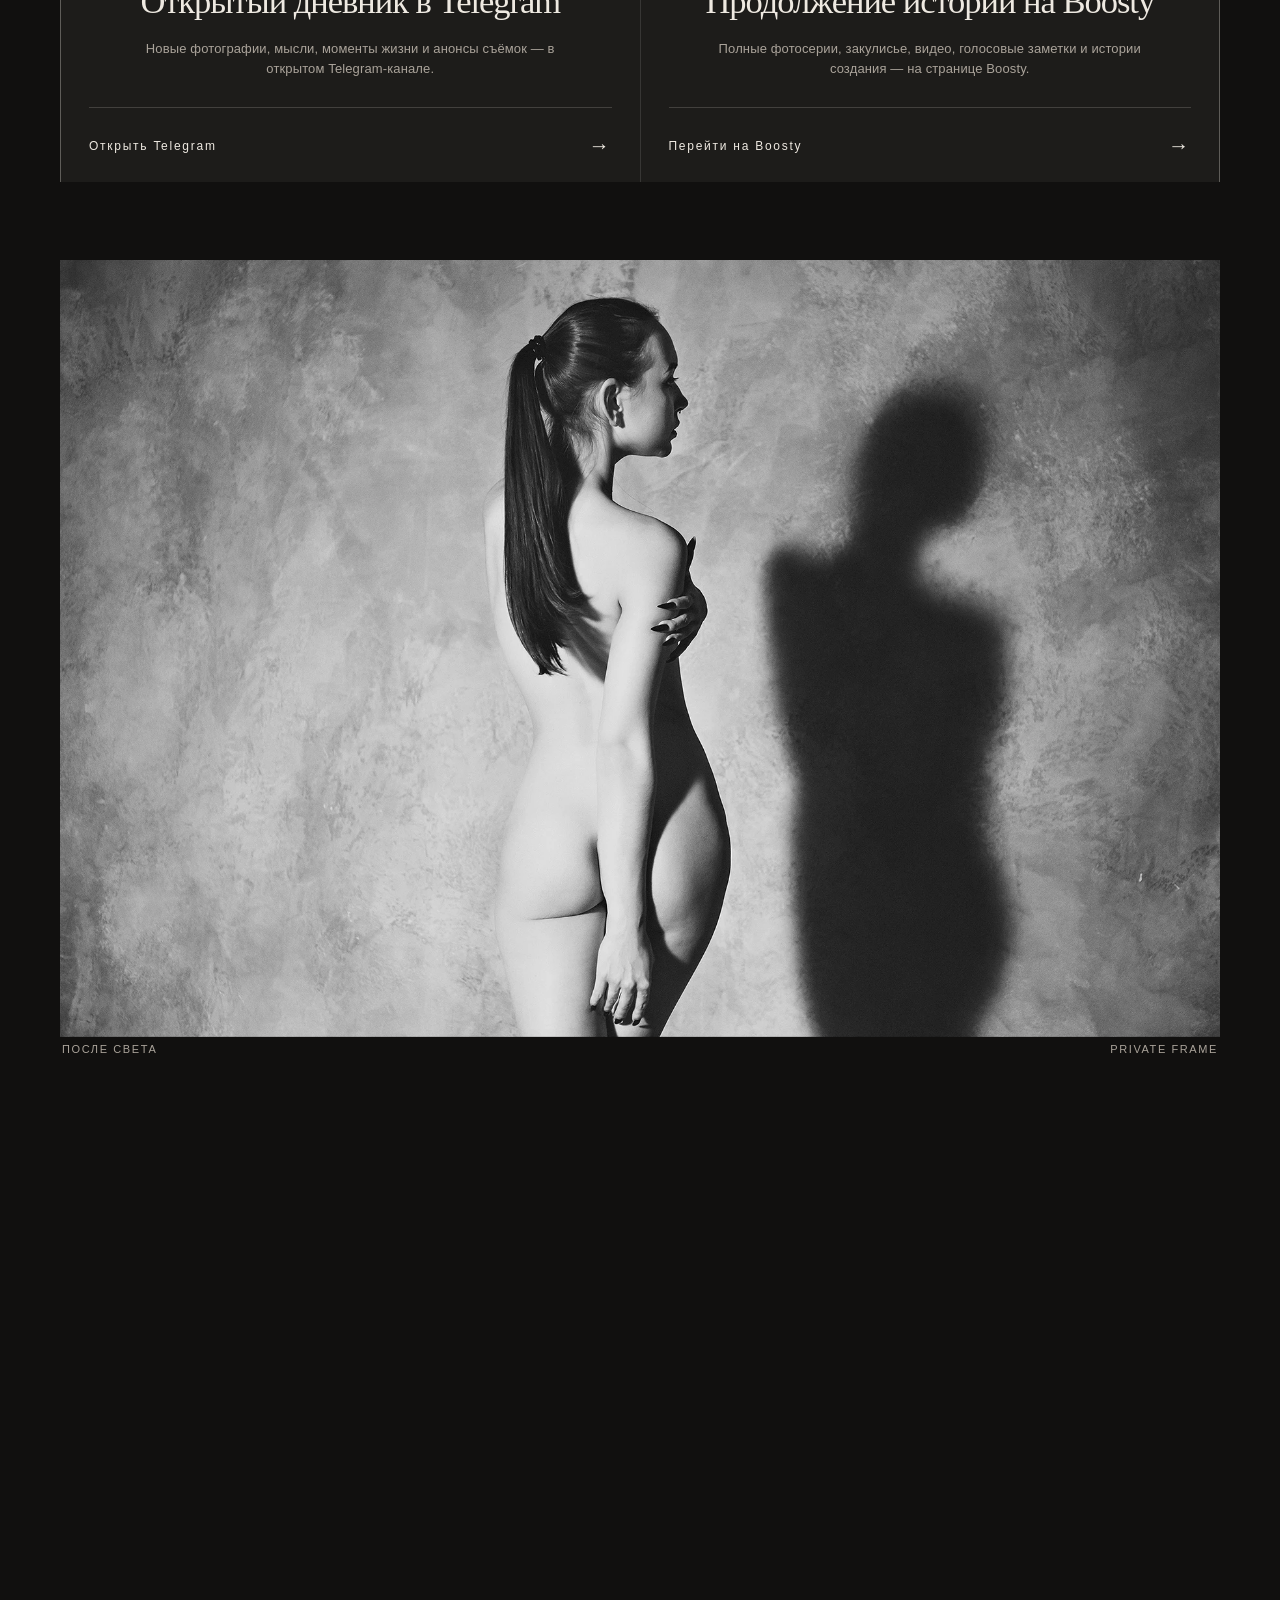
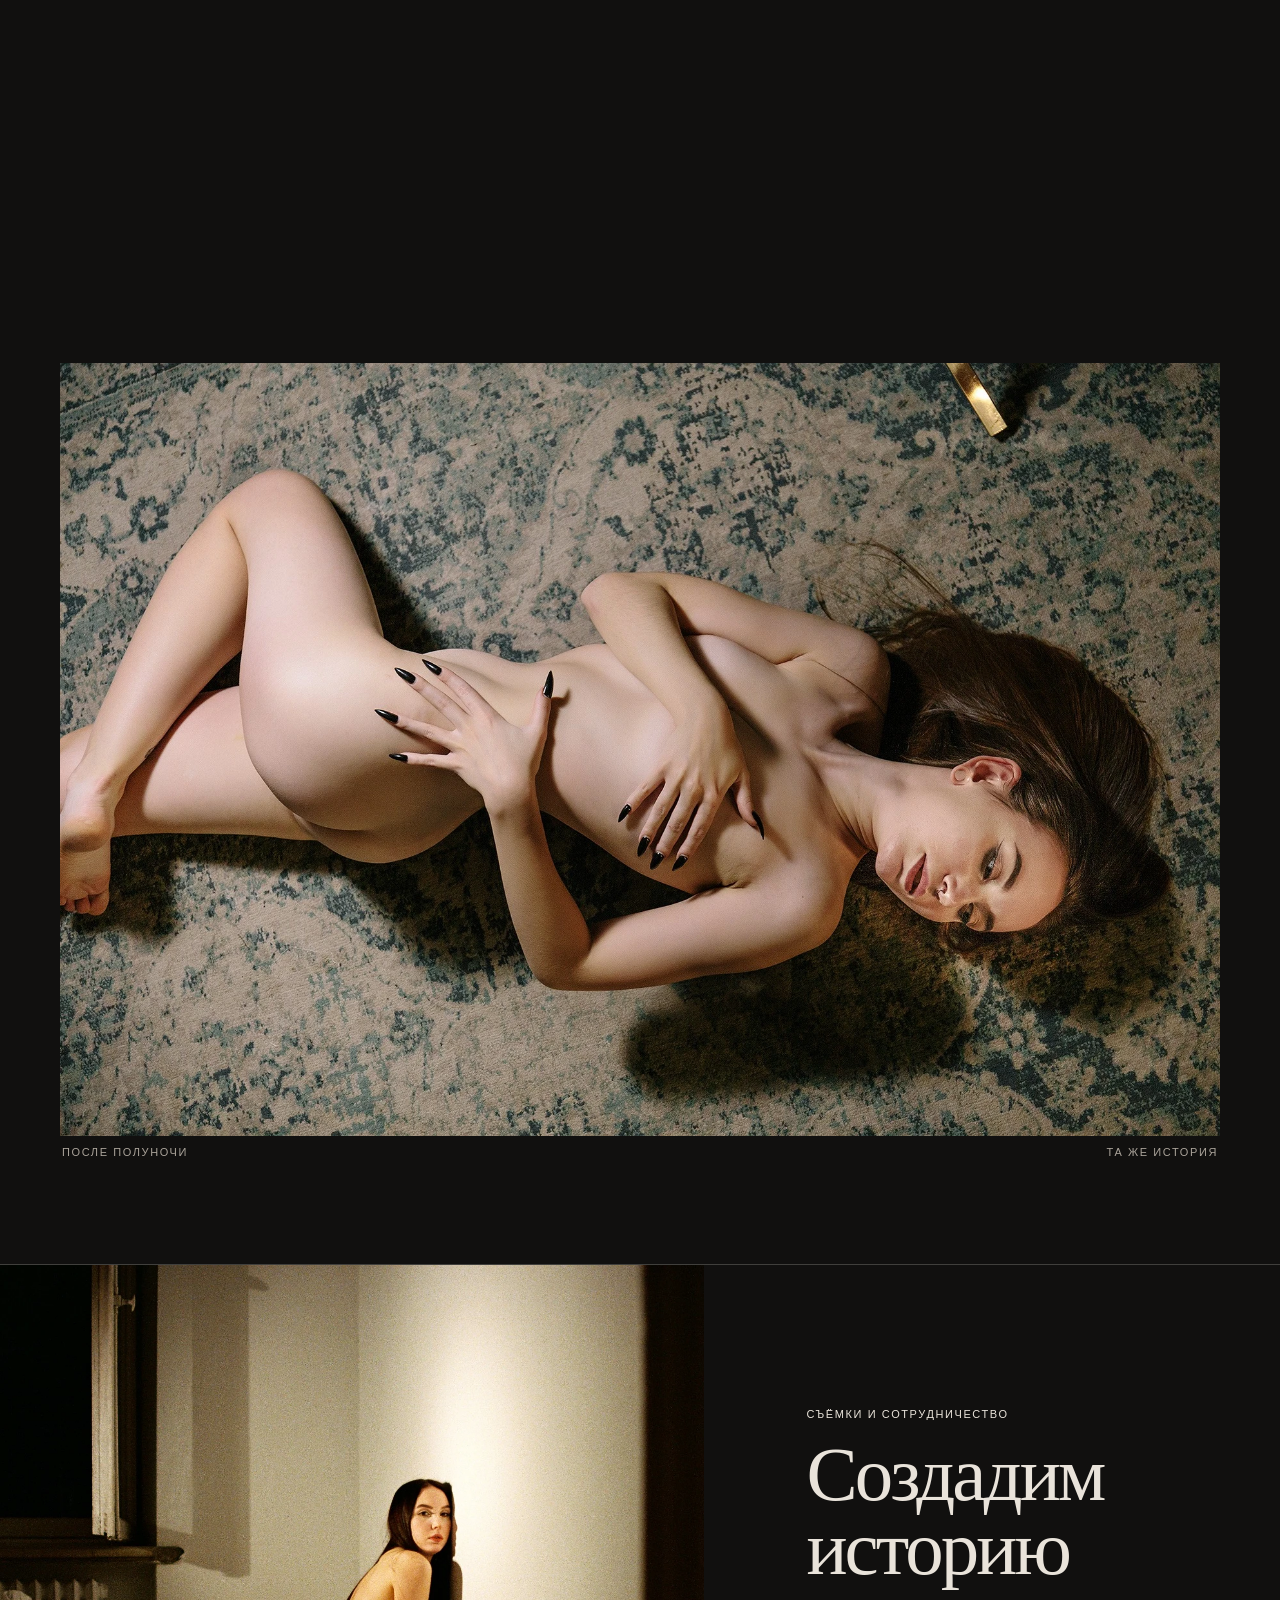
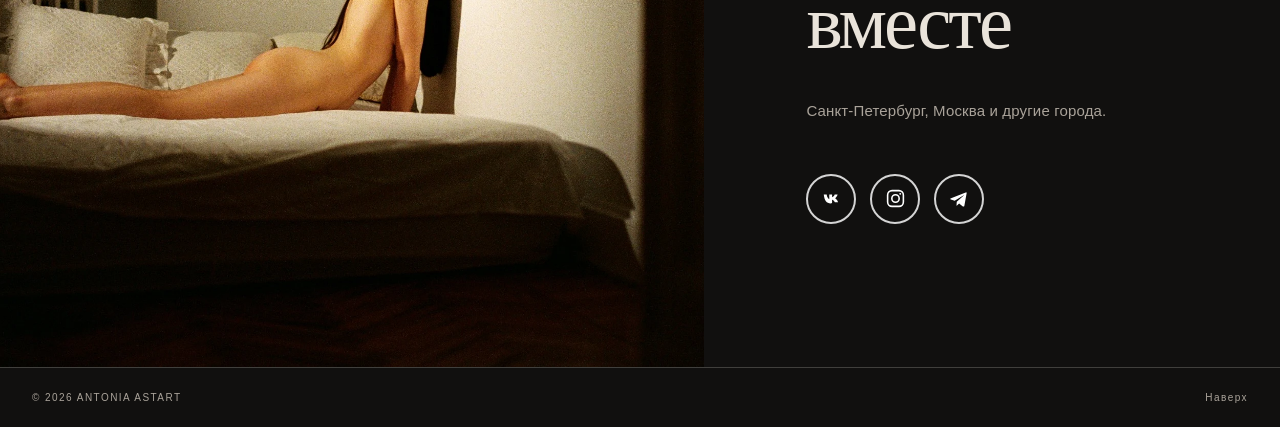
==== commit a9df960e: "Add Google Analytics and Yandex Metrika" ====
--- a/index.html
+++ b/index.html
@@ -1,10 +1,29 @@
-
 <!doctype html>
 <html lang="ru" prefix="og: https://ogp.me/ns#">
 <head>
   <meta charset="utf-8" />
   <meta name="viewport" content="width=device-width,initial-scale=1" />
   <meta name="theme-color" content="#11100f" />
+  <!-- Google tag (gtag.js) -->
+  <script async src="https://www.googletagmanager.com/gtag/js?id=G-XG9TWTPMS8"></script>
+  <script>
+    window.dataLayer = window.dataLayer || [];
+    function gtag(){dataLayer.push(arguments);}
+    gtag('js', new Date());
+    gtag('config', 'G-XG9TWTPMS8');
+  </script>
+  <!-- Yandex.Metrika counter -->
+  <script type="text/javascript">
+    (function(m,e,t,r,i,k,a){
+      m[i]=m[i]||function(){(m[i].a=m[i].a||[]).push(arguments)};
+      m[i].l=1*new Date();
+      for (var j=0;j<document.scripts.length;j++){if(document.scripts[j].src===r){return;}}
+      k=e.createElement(t),a=e.getElementsByTagName(t)[0],k.async=1,k.src=r,a.parentNode.insertBefore(k,a)
+    })(window,document,'script','https://mc.yandex.ru/metrika/tag.js?id=111579836','ym');
+
+    ym(111579836,'init',{ssr:true,webvisor:true,clickmap:true,ecommerce:'dataLayer',referrer:document.referrer,url:location.href,accurateTrackBounce:true,trackLinks:true});
+  </script>
+  <!-- /Yandex.Metrika counter -->
   <title>Антония Астарт | Ню-модель и арт-фотография</title>
   <meta name="description" content="Официальный сайт Антонии Астарт: авторские ню-фотосерии, съёмки, закулисье и новые публикации в Telegram и Boosty." />
   <link rel="canonical" href="https://antonia-astart.ru/" />
@@ -63,6 +82,7 @@
 </script>
 </head>
 <body>
+  <noscript><div><img src="https://mc.yandex.ru/watch/111579836" style="position:absolute;left:-9999px" alt="" /></div></noscript>
   <header class="hero" id="top">
     <picture>
       <img class="hero__image" src="assets/hero-desktop.webp" alt="Antonia Astart" />
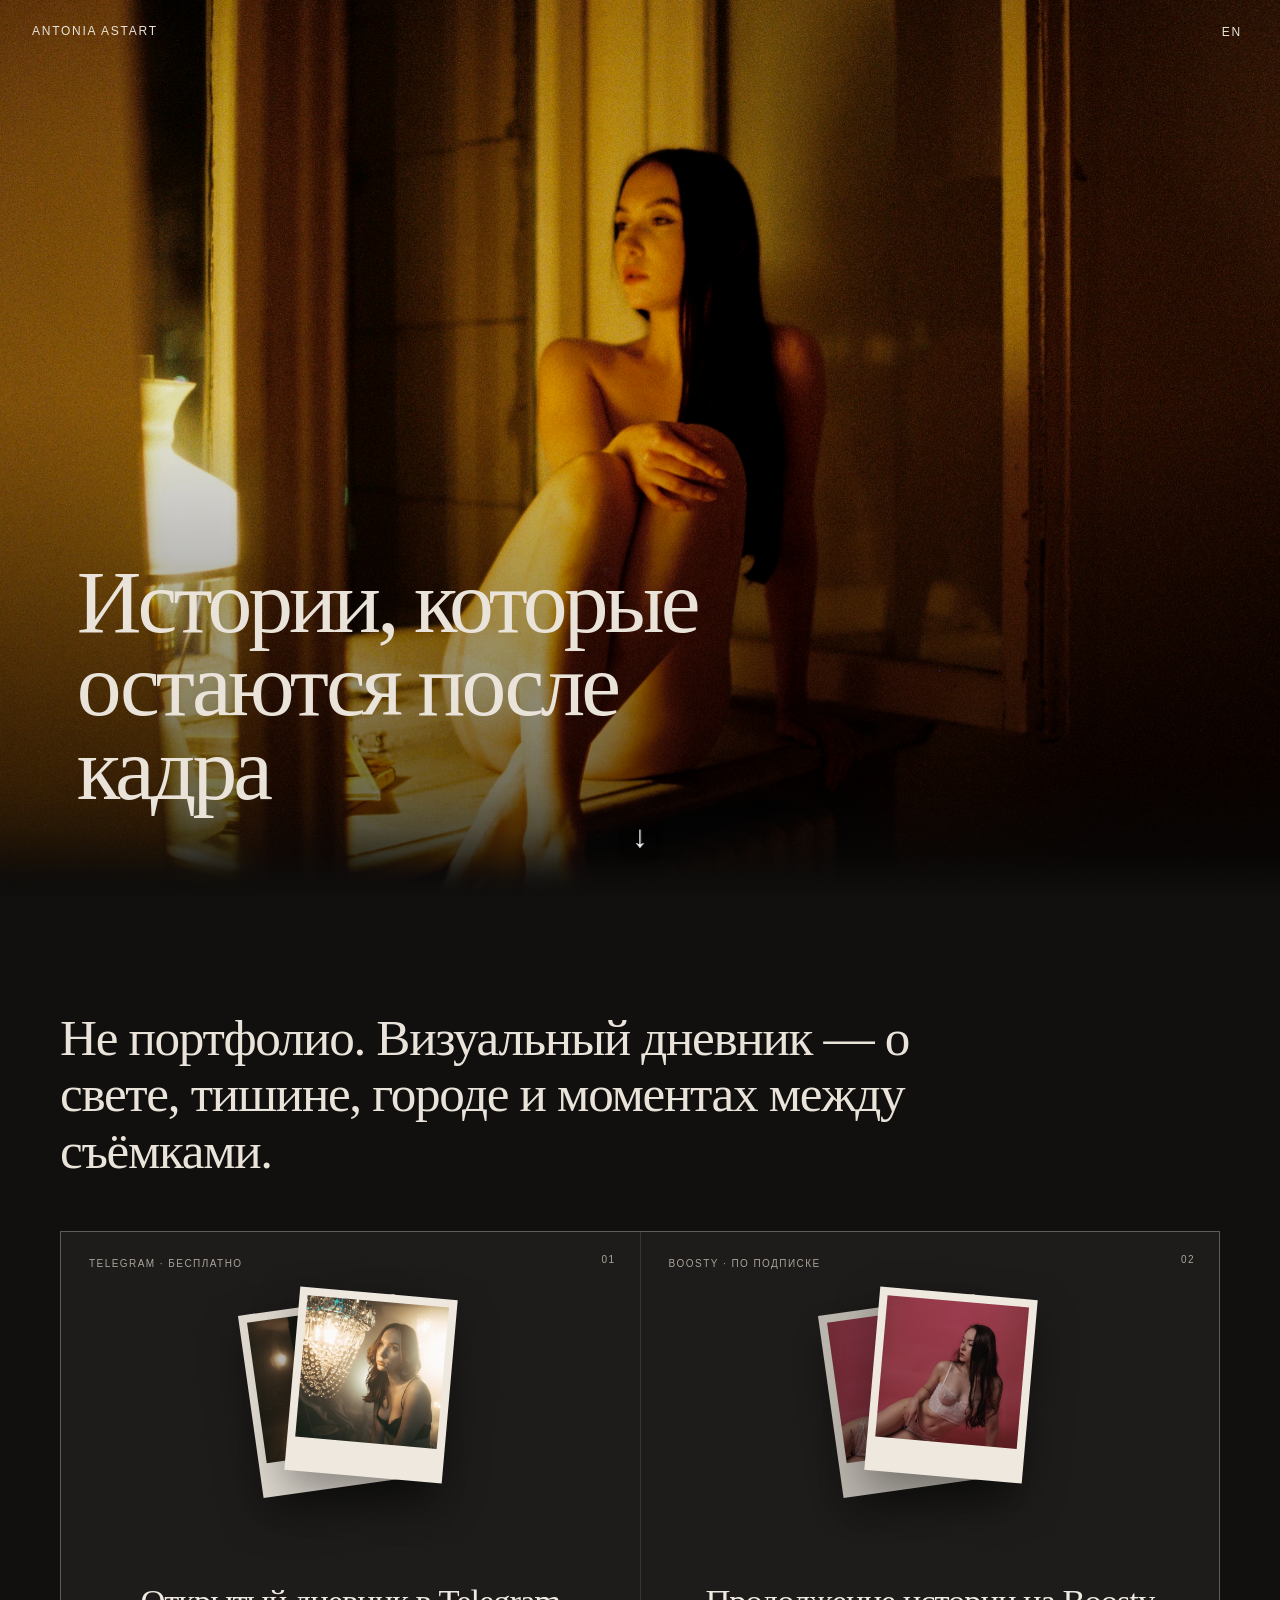
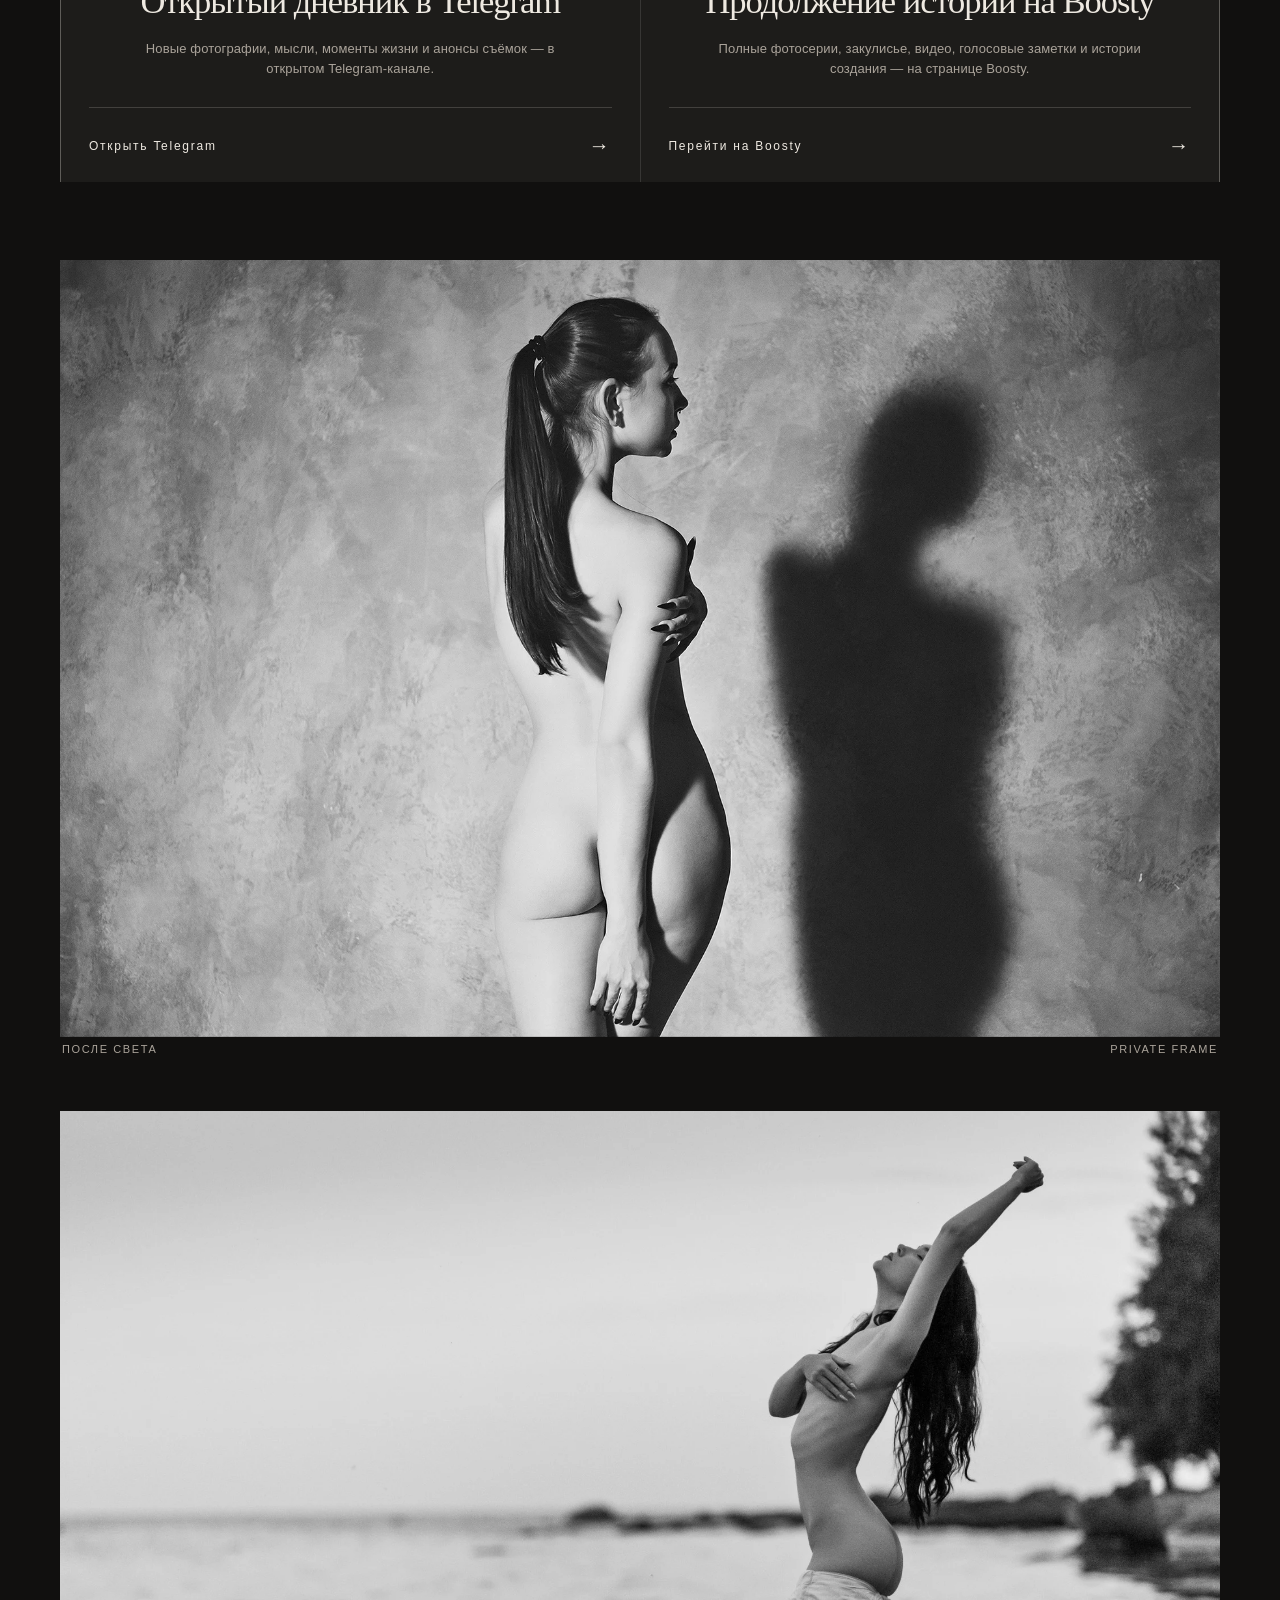
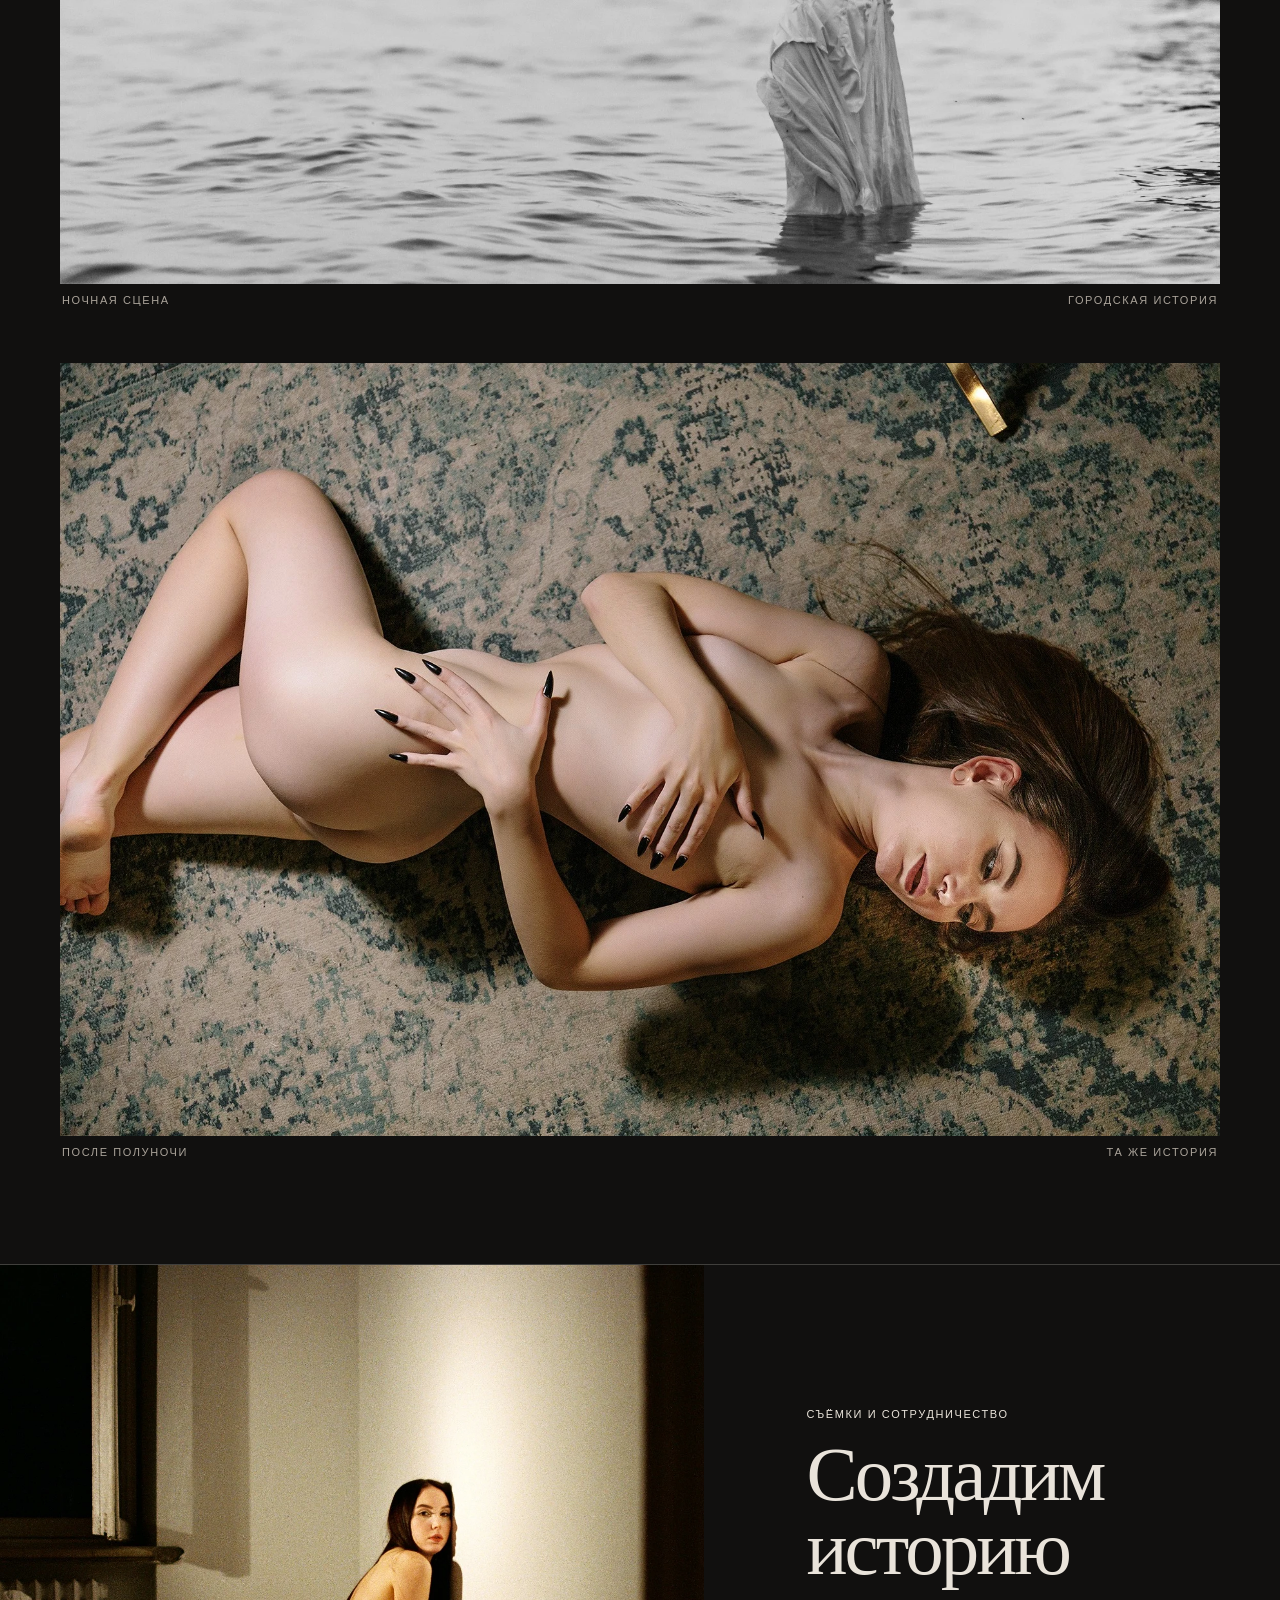
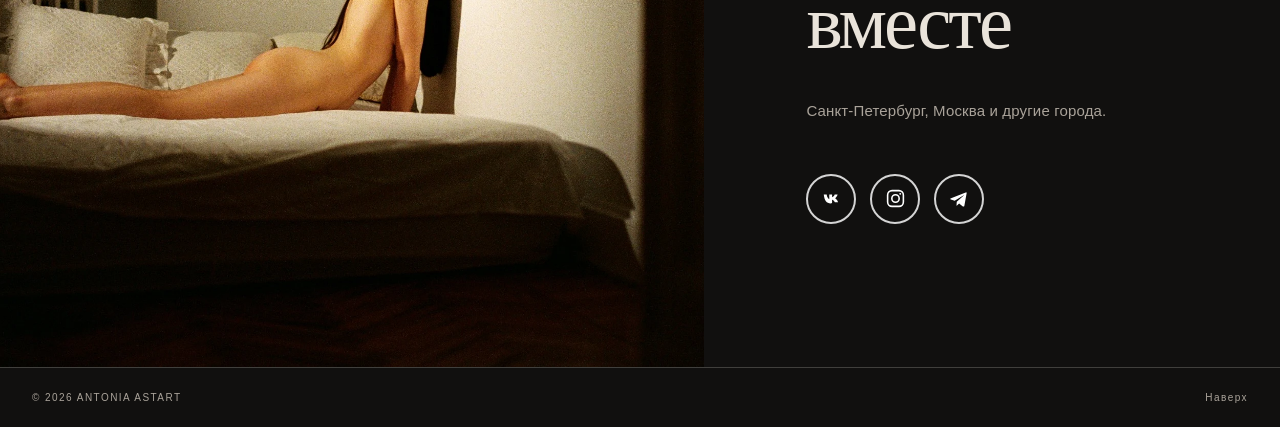
==== commit 7b17062c: "Track website Telegram joins" ====
--- a/index.html
+++ b/index.html
@@ -106,7 +106,7 @@
 
         <div class="story-gateway" aria-label="Main destinations">
           <div class="destinations destinations--paired">
-            <a class="destination destination--telegram" href="https://t.me/antonia_astart" target="_blank" rel="noopener">
+            <a class="destination destination--telegram" href="https://t.me/+u28cjZ3t3Mw5ZmMy" data-destination="telegram" target="_blank" rel="noopener">
               <span class="destination__number">01</span>
               <span class="destination__meta" data-ru="Telegram · бесплатно" data-en="Telegram · free">Telegram · бесплатно</span>
               <span class="destination__visual destination__visual--notebook" aria-hidden="true">
@@ -168,7 +168,7 @@
           <a class="social-link social-link--instagram" href="https://www.instagram.com/antonia_astart/" target="_blank" rel="noopener" aria-label="Instagram">
             <svg viewBox="0 0 24 24" aria-hidden="true"><rect x="3" y="3" width="18" height="18" rx="5"/><circle cx="12" cy="12" r="4.2"/><circle cx="17.4" cy="6.7" r="1.1" class="social-dot"/></svg>
           </a>
-          <a class="social-link social-link--telegram" href="https://t.me/antonia_astart" target="_blank" rel="noopener" aria-label="Telegram">
+          <a class="social-link social-link--telegram" href="https://t.me/+u28cjZ3t3Mw5ZmMy" data-destination="telegram" target="_blank" rel="noopener" aria-label="Telegram">
             <svg viewBox="0 0 24 24" aria-hidden="true"><path d="M21.5 3.8 18.7 19c-.2 1.1-.8 1.4-1.7.9l-4.3-3.2-2.1 2c-.2.2-.4.4-.9.4l.3-4.4 8-7.2c.3-.3-.1-.5-.5-.2L7.6 13.5l-4.3-1.4c-.9-.3-1-1 .2-1.5L20.2 4c.8-.3 1.5.2 1.3-.2z"/></svg>
           </a>
         </div>
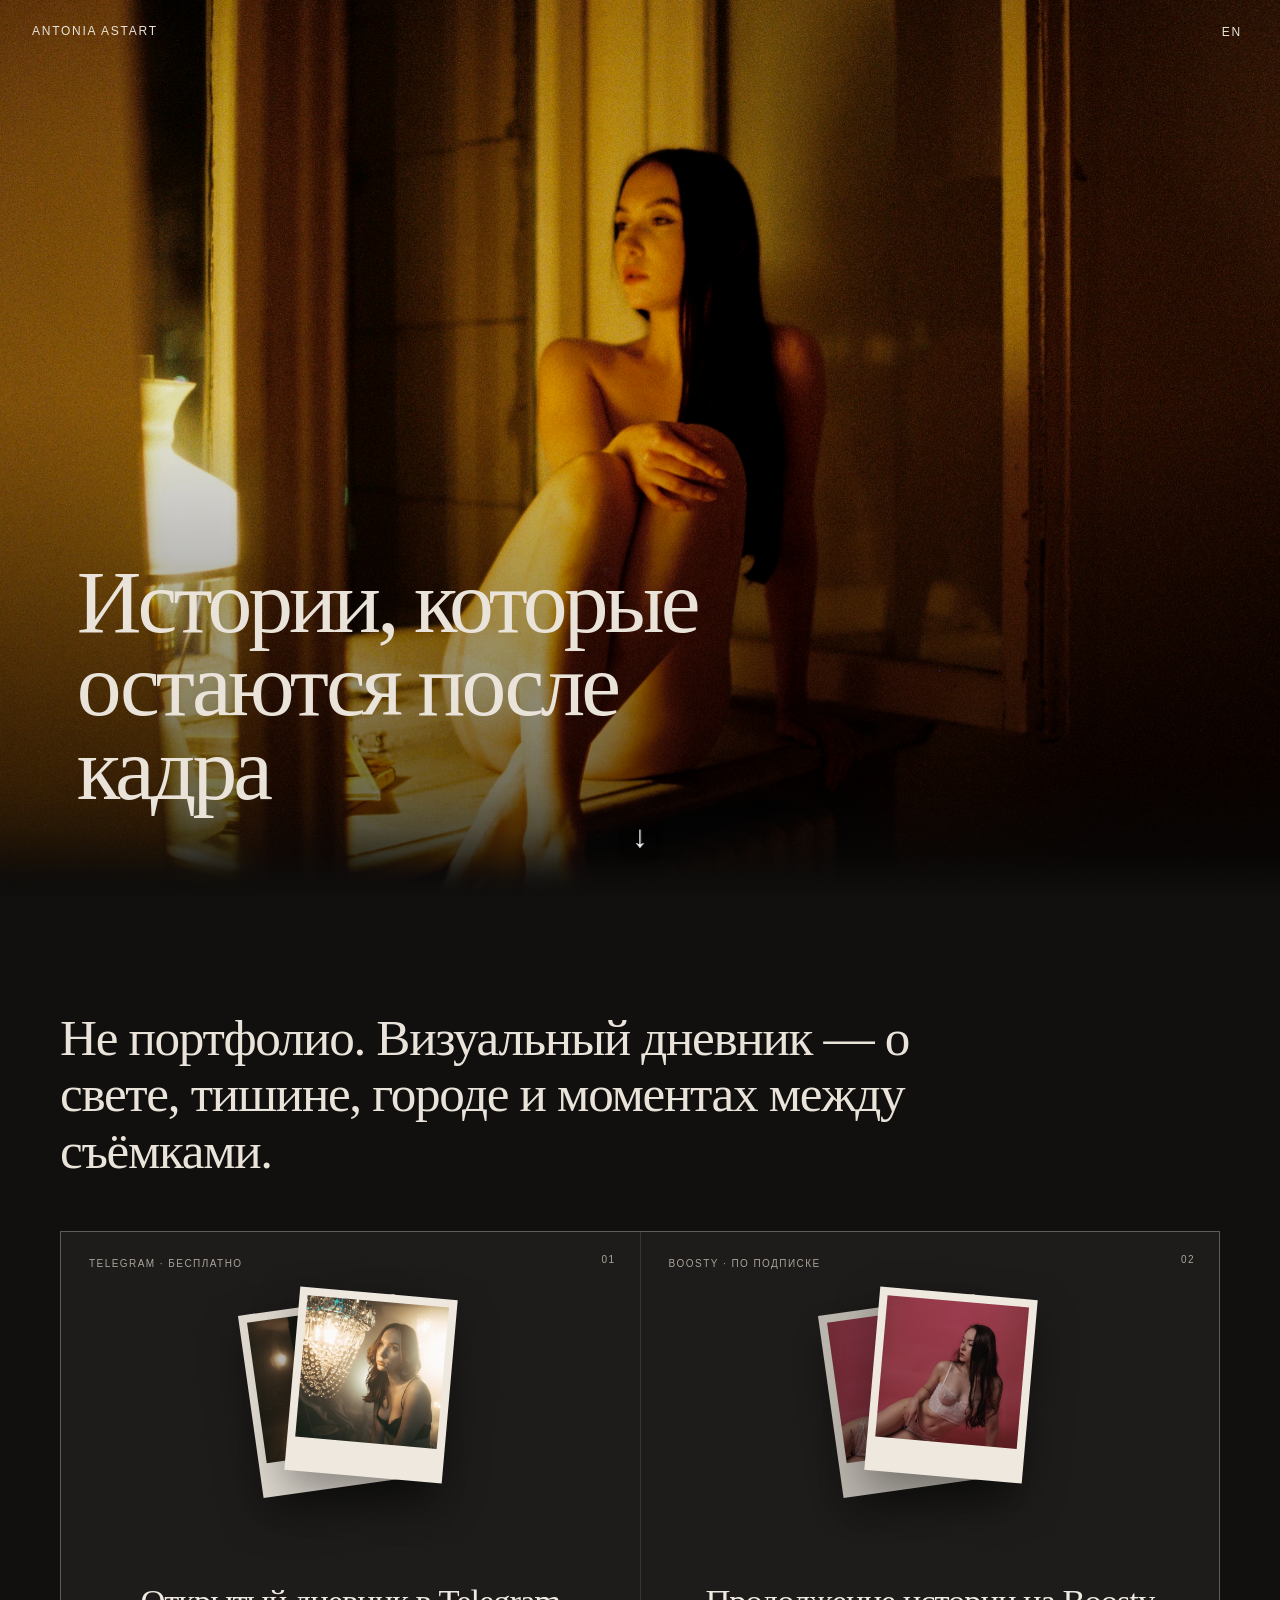
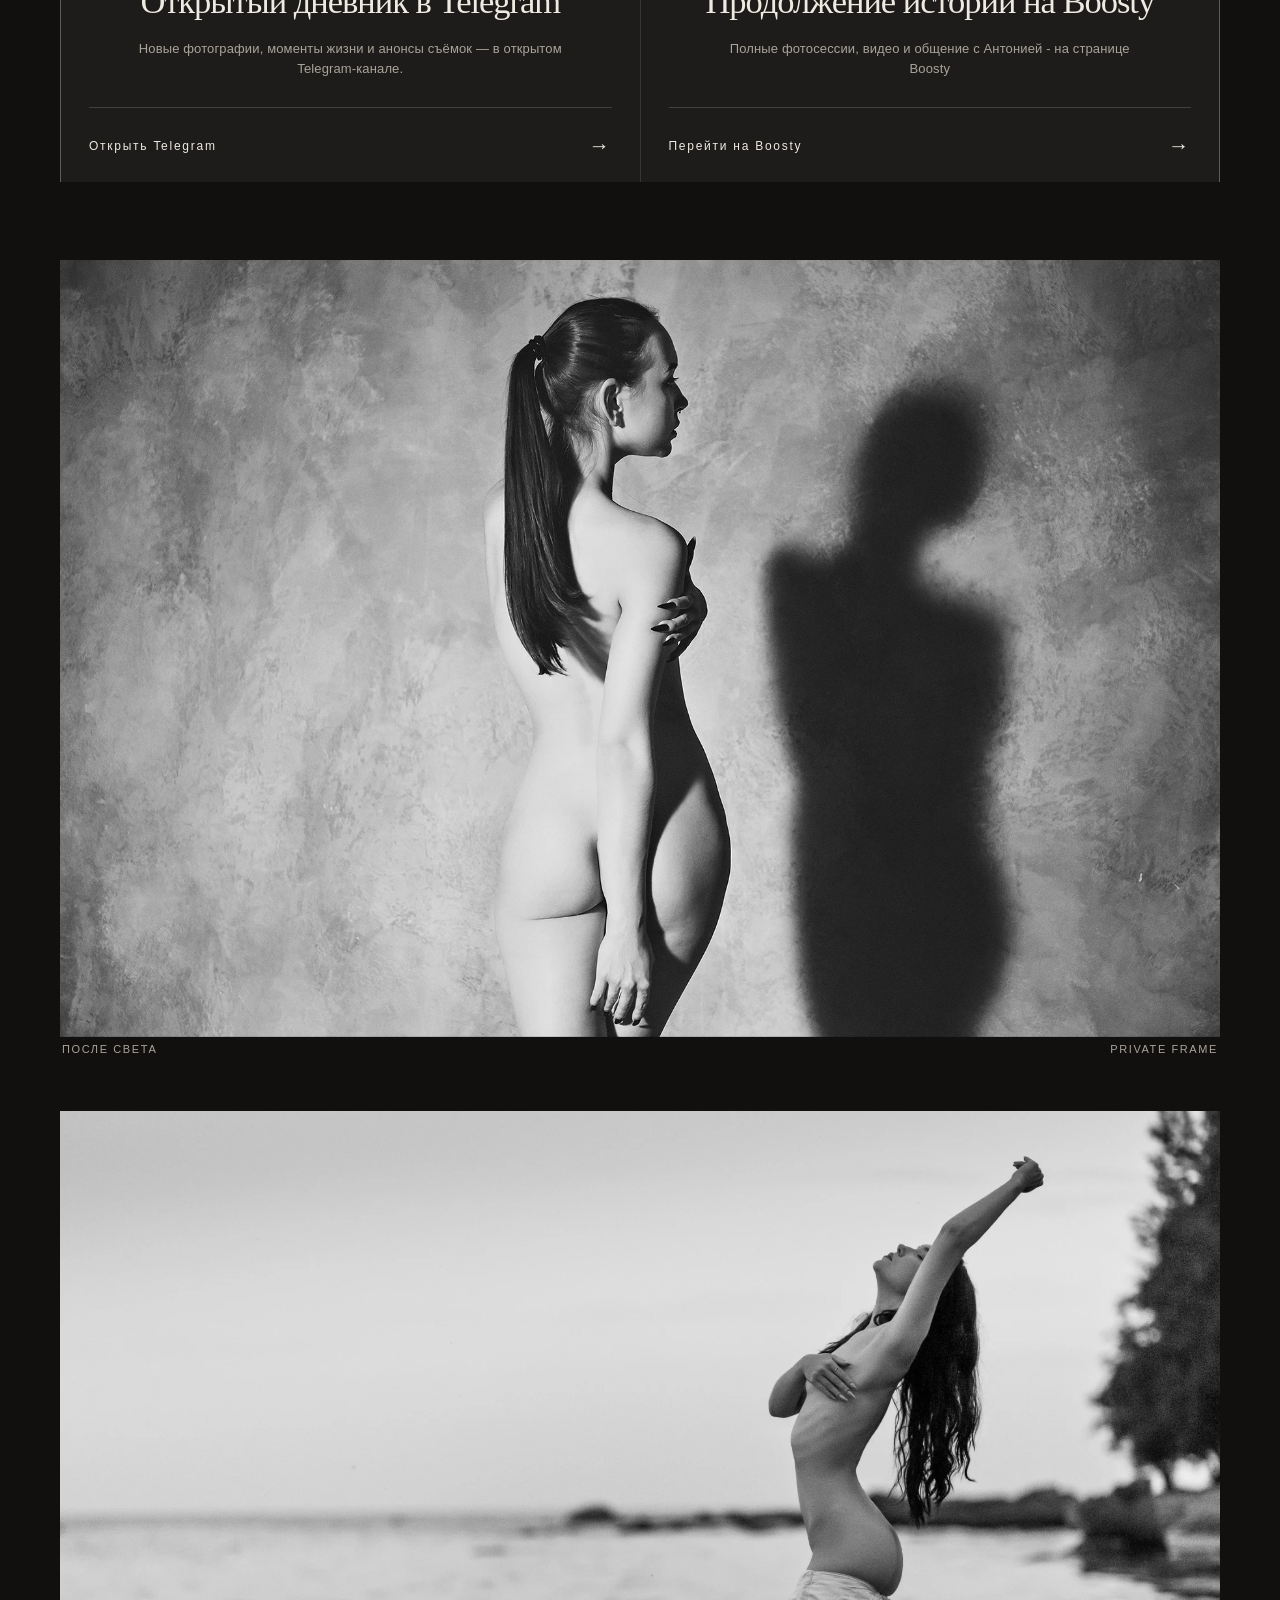
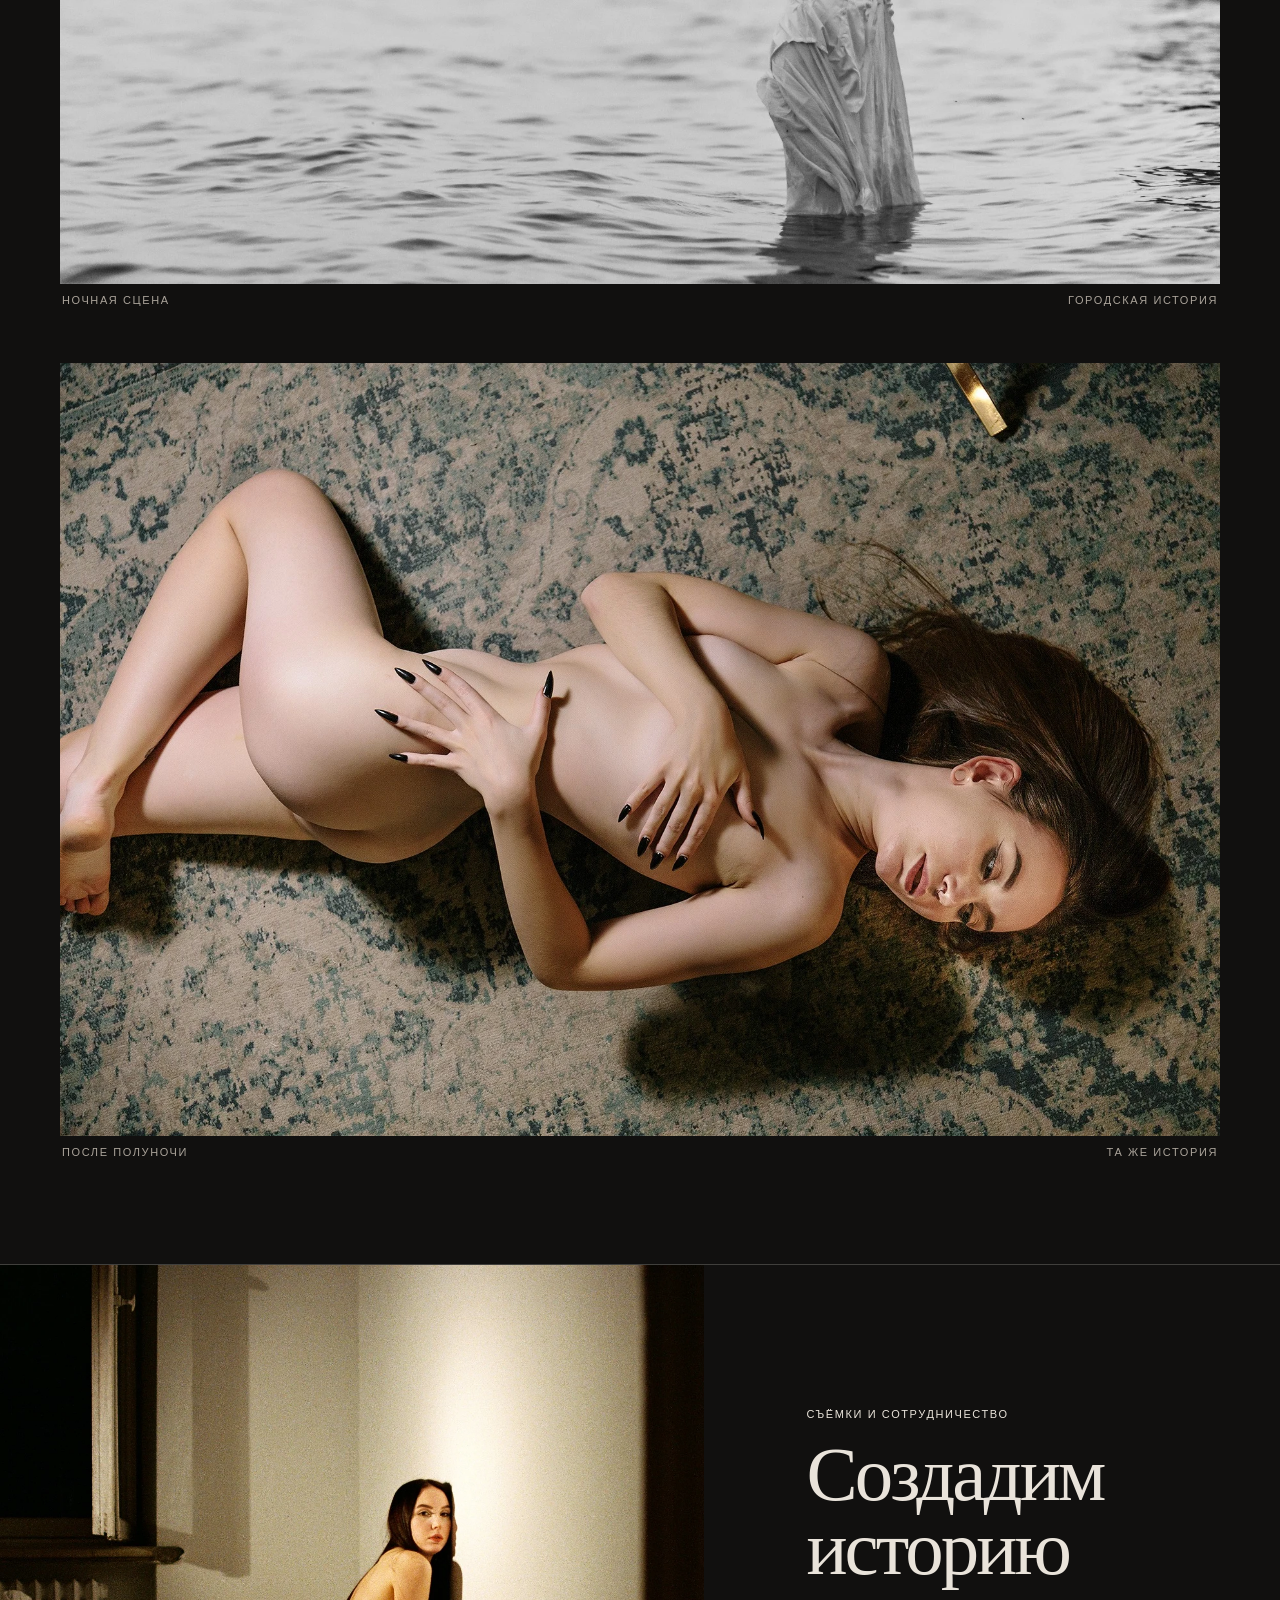
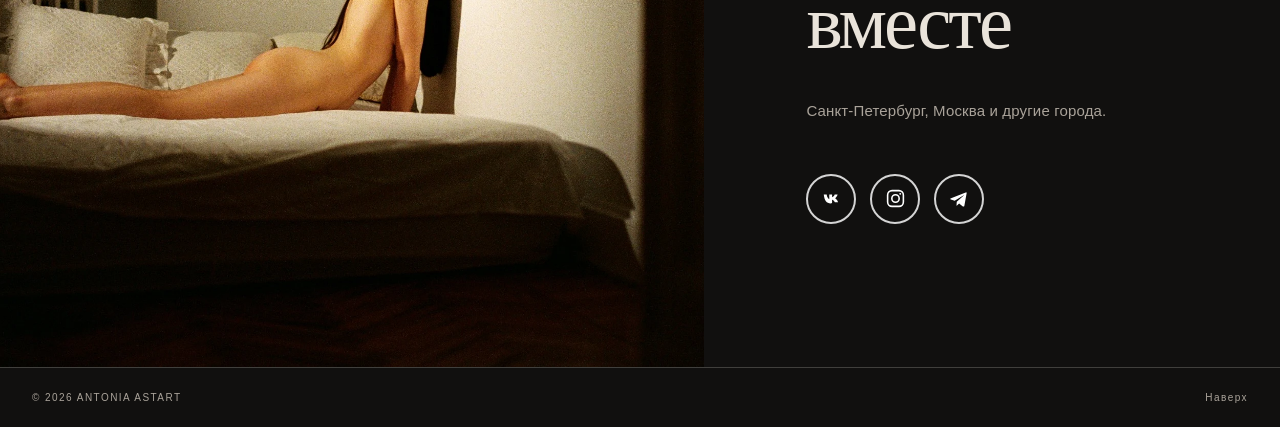
==== commit 86cbdfcb: "Update Telegram and Boosty destination descriptions" ====
--- a/index.html
+++ b/index.html
@@ -106,7 +106,7 @@
 
         <div class="story-gateway" aria-label="Main destinations">
           <div class="destinations destinations--paired">
-            <a class="destination destination--telegram" href="https://t.me/+u28cjZ3t3Mw5ZmMy" data-destination="telegram" target="_blank" rel="noopener">
+            <a class="destination destination--telegram" href="https://t.me/+5DlMwJKnEJw1ZTBi" data-destination="telegram" data-placement="main_card" target="_blank" rel="noopener">
               <span class="destination__number">01</span>
               <span class="destination__meta" data-ru="Telegram · бесплатно" data-en="Telegram · free">Telegram · бесплатно</span>
               <span class="destination__visual destination__visual--notebook" aria-hidden="true">
@@ -117,11 +117,11 @@
                 </span>
               </span>
               <span class="destination__title" data-ru="Открытый дневник в Telegram" data-en="Open diary on Telegram">Открытый дневник в Telegram</span>
-              <span class="destination__text" data-ru="Новые фотографии, мысли, моменты жизни и анонсы съёмок — в открытом Telegram-канале." data-en="New photographs, thoughts, everyday moments and shoot previews in the public Telegram channel.">Новые фотографии, мысли, моменты жизни и анонсы съёмок — в открытом Telegram-канале.</span>
+              <span class="destination__text" data-ru="Новые фотографии, моменты жизни и анонсы съёмок — в открытом Telegram-канале." data-en="New photographs, everyday moments and shoot previews in the public Telegram channel.">Новые фотографии, моменты жизни и анонсы съёмок — в открытом Telegram-канале.</span>
               <span class="destination__action"><span data-ru="Открыть Telegram" data-en="Open Telegram">Открыть Telegram</span><b aria-hidden="true">→</b></span>
             </a>
 
-            <a class="destination destination--boosty" href="https://boosty.to/antonia_astart" target="_blank" rel="noopener">
+            <a class="destination destination--boosty" href="https://boosty.to/antonia_astart?utm_source=antonia_astart_site&amp;utm_medium=referral&amp;utm_campaign=boosty_conversion&amp;utm_content=main_card" data-destination="boosty" data-placement="main_card" target="_blank" rel="noopener">
               <span class="destination__number">02</span>
               <span class="destination__meta" data-ru="Boosty · по подписке" data-en="Boosty · subscription">Boosty · по подписке</span>
               <span class="destination__visual destination__visual--polaroid" aria-hidden="true">
@@ -129,7 +129,7 @@
                 <span class="polaroid polaroid--front"><img src="assets/boosty-intimate-front.webp" alt="" loading="lazy" /><i>to be continued</i></span>
               </span>
               <span class="destination__title" data-ru="Продолжение истории на Boosty" data-en="The story continues on Boosty">Продолжение истории на Boosty</span>
-              <span class="destination__text" data-ru="Полные фотосерии, закулисье, видео, голосовые заметки и истории создания — на странице Boosty." data-en="Complete photo series, behind the scenes, videos, voice notes and creation stories on Boosty.">Полные фотосерии, закулисье, видео, голосовые заметки и истории создания — на странице Boosty.</span>
+              <span class="destination__text" data-ru="Полные фотосессии, видео и общение с Антонией - на странице Boosty" data-en="Full photo shoots, videos and conversations with Antonia - on her Boosty page">Полные фотосессии, видео и общение с Антонией - на странице Boosty</span>
               <span class="destination__action"><span data-ru="Перейти на Boosty" data-en="Open Boosty">Перейти на Boosty</span><b aria-hidden="true">→</b></span>
             </a>
           </div>
@@ -168,7 +168,7 @@
           <a class="social-link social-link--instagram" href="https://www.instagram.com/antonia_astart/" target="_blank" rel="noopener" aria-label="Instagram">
             <svg viewBox="0 0 24 24" aria-hidden="true"><rect x="3" y="3" width="18" height="18" rx="5"/><circle cx="12" cy="12" r="4.2"/><circle cx="17.4" cy="6.7" r="1.1" class="social-dot"/></svg>
           </a>
-          <a class="social-link social-link--telegram" href="https://t.me/+u28cjZ3t3Mw5ZmMy" data-destination="telegram" target="_blank" rel="noopener" aria-label="Telegram">
+          <a class="social-link social-link--telegram" href="https://t.me/+8W79KSMVWns5NDIy" data-destination="telegram" data-placement="collaboration_footer" target="_blank" rel="noopener" aria-label="Telegram">
             <svg viewBox="0 0 24 24" aria-hidden="true"><path d="M21.5 3.8 18.7 19c-.2 1.1-.8 1.4-1.7.9l-4.3-3.2-2.1 2c-.2.2-.4.4-.9.4l.3-4.4 8-7.2c.3-.3-.1-.5-.5-.2L7.6 13.5l-4.3-1.4c-.9-.3-1-1 .2-1.5L20.2 4c.8-.3 1.5.2 1.3-.2z"/></svg>
           </a>
         </div>
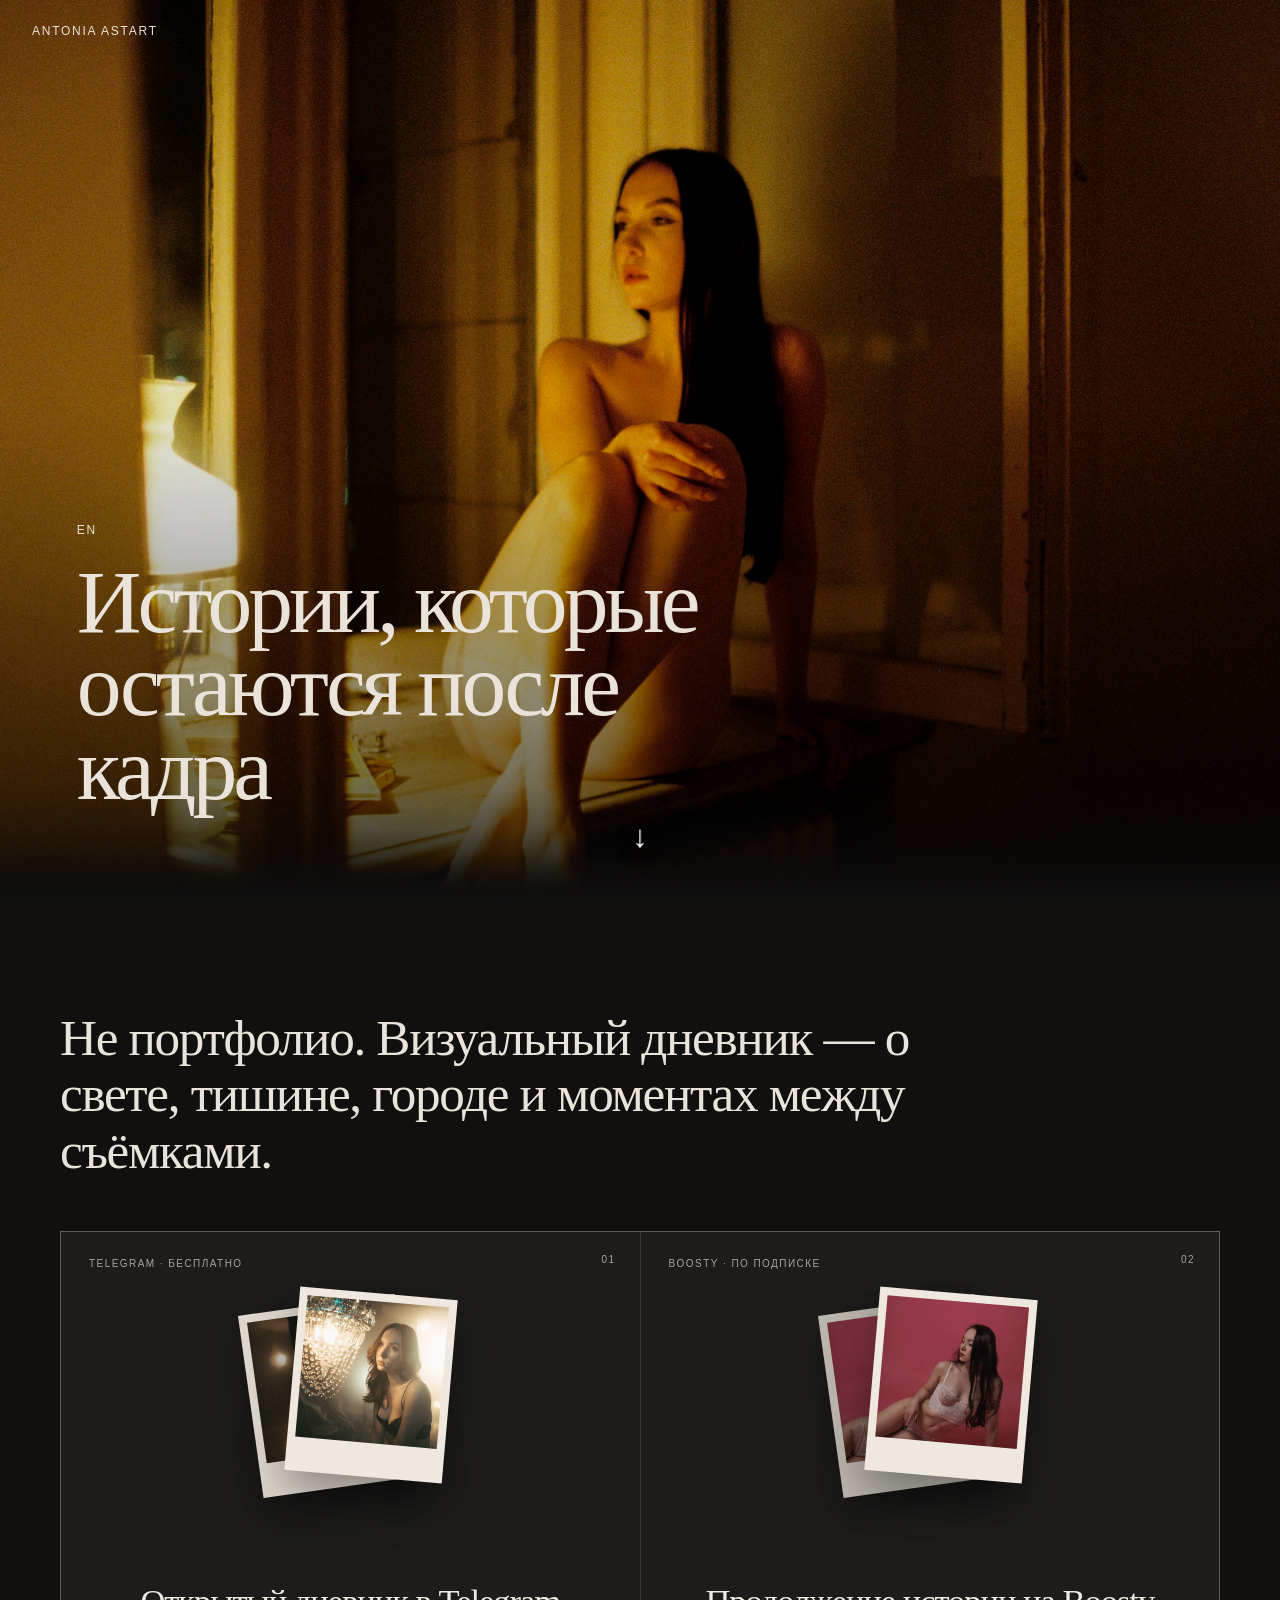
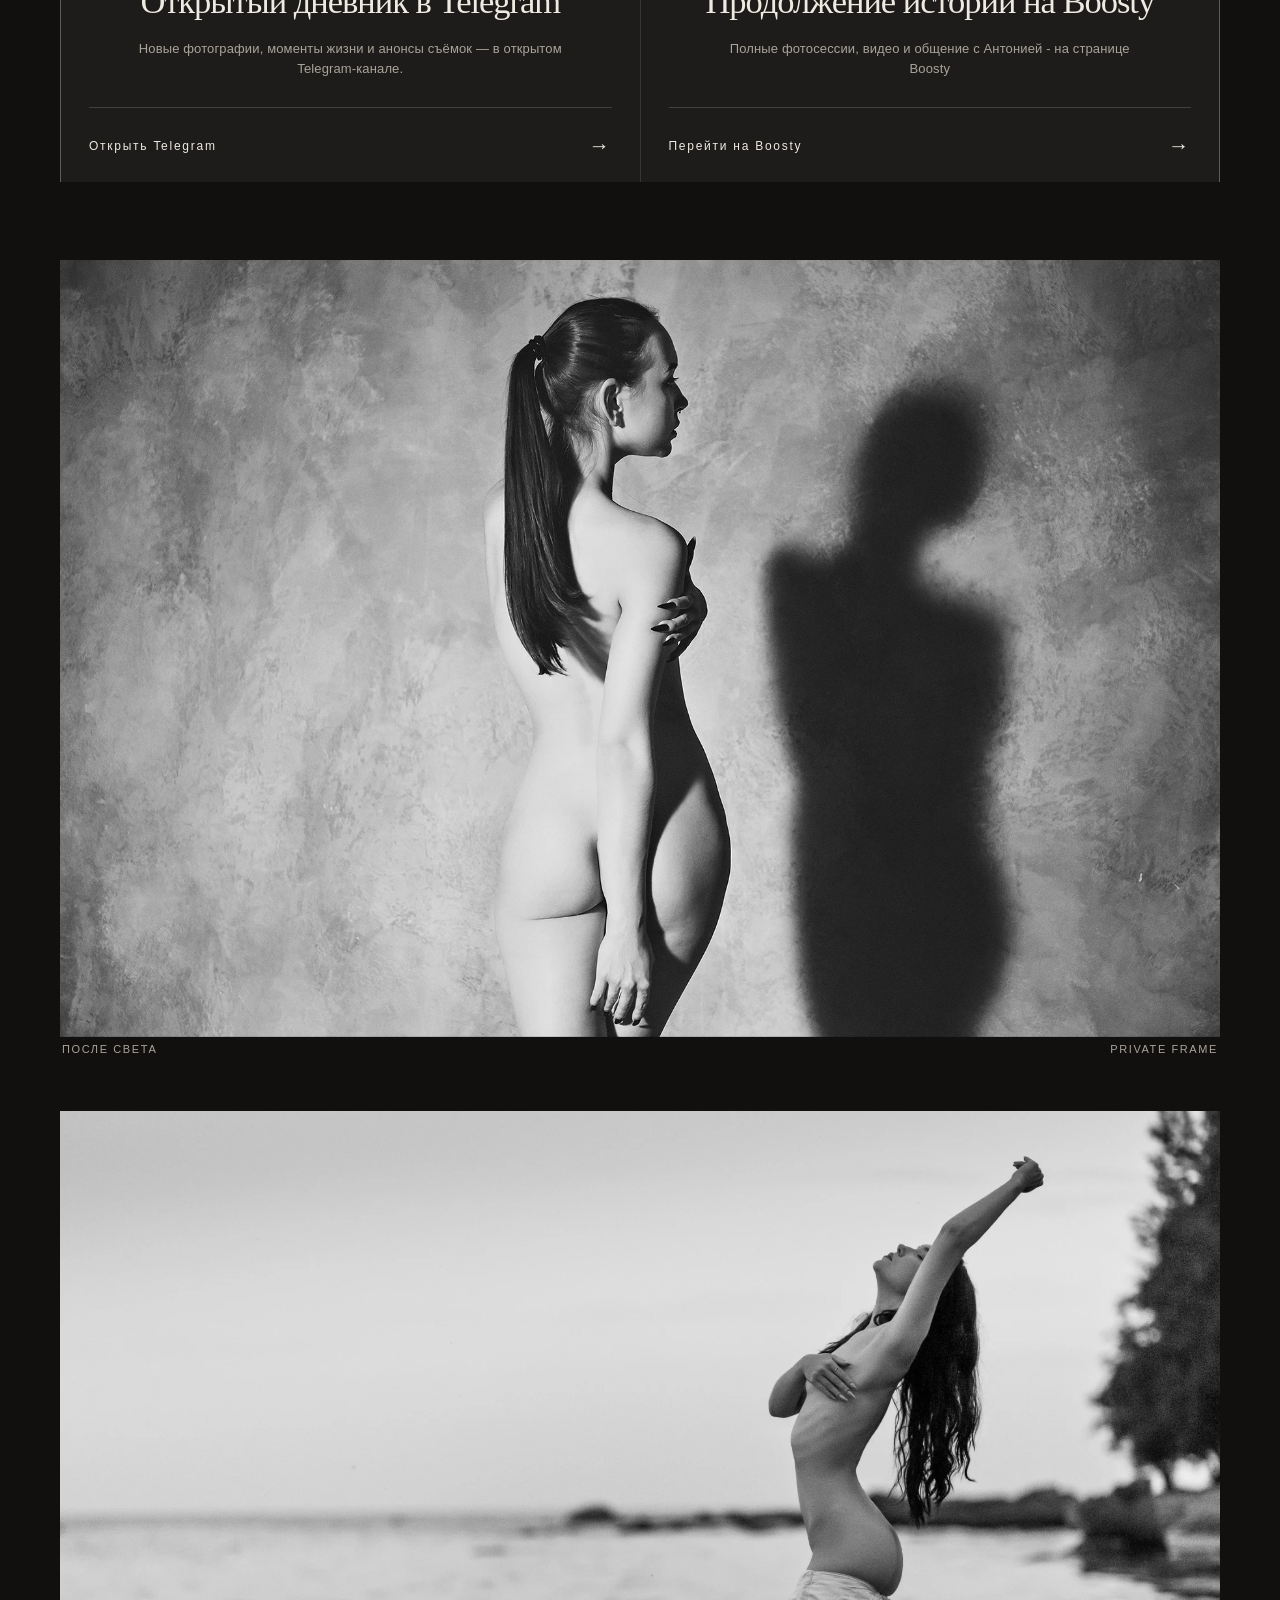
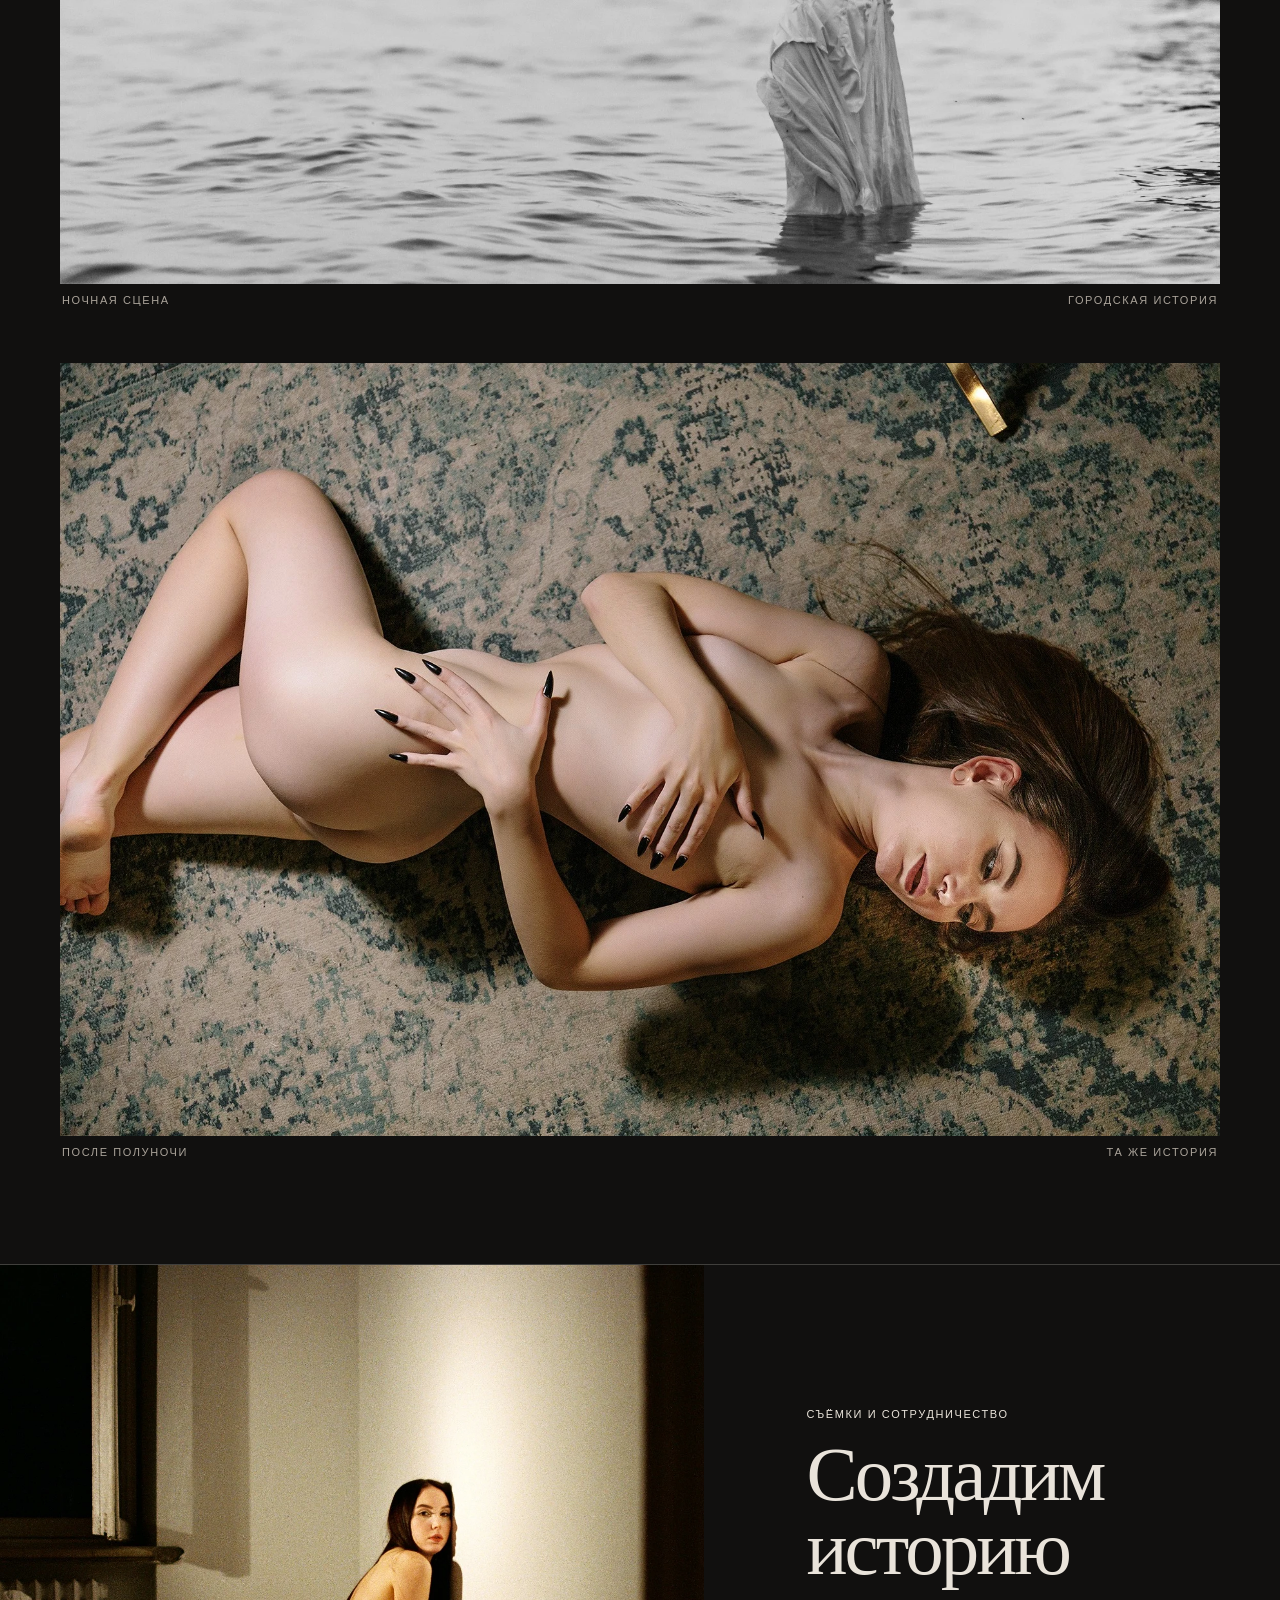
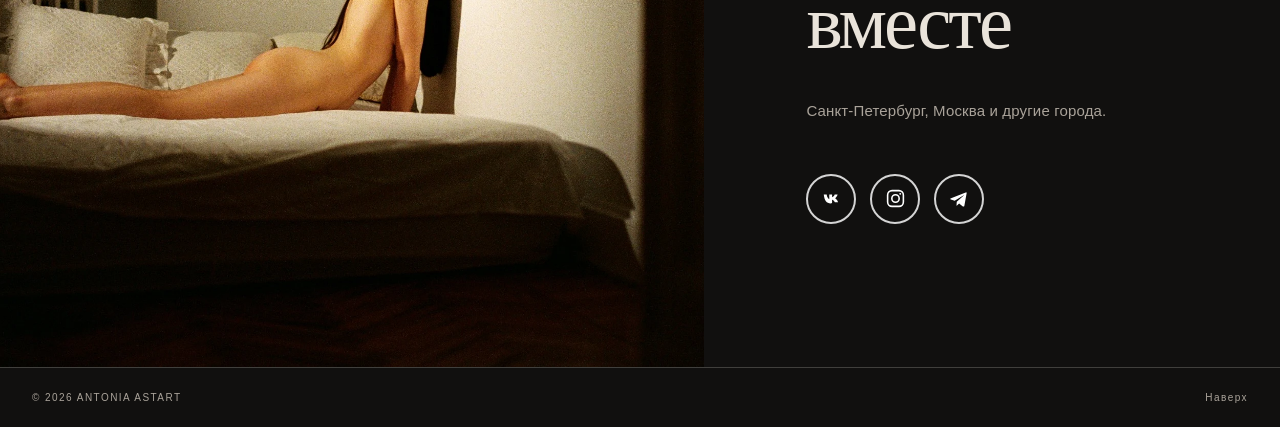
==== commit a71c5005: "Align language switch above hero heading" ====
--- a/index.html
+++ b/index.html
@@ -90,9 +90,9 @@
     <div class="hero__shade"></div>
     <div class="topbar">
       <a class="wordmark" href="#top">ANTONIA ASTART</a>
-      <button class="lang" type="button" aria-label="Switch language">EN</button>
     </div>
     <div class="hero__copy">
+      <button class="lang" type="button" aria-label="Switch language">EN</button>
       <h1 data-ru="Истории, которые остаются после кадра" data-en="Stories that remain after the frame">Истории, которые остаются после кадра</h1>
       <a class="hero__scroll" href="#inside" aria-label="Прокрутить вниз"><span aria-hidden="true">↓</span></a>
     </div>
--- a/styles.css
+++ b/styles.css
@@ -503,6 +503,14 @@
   right:clamp(24px,6vw,90px);
   bottom:clamp(74px,10vh,118px);
 }
+.hero__copy .lang{
+  position:absolute;
+  left:0;
+  bottom:calc(100% + 16px);
+  padding:8px 0;
+  font-size:12px;
+  line-height:1;
+}
 .hero__scroll{
   position:fixed;
   z-index:5;
